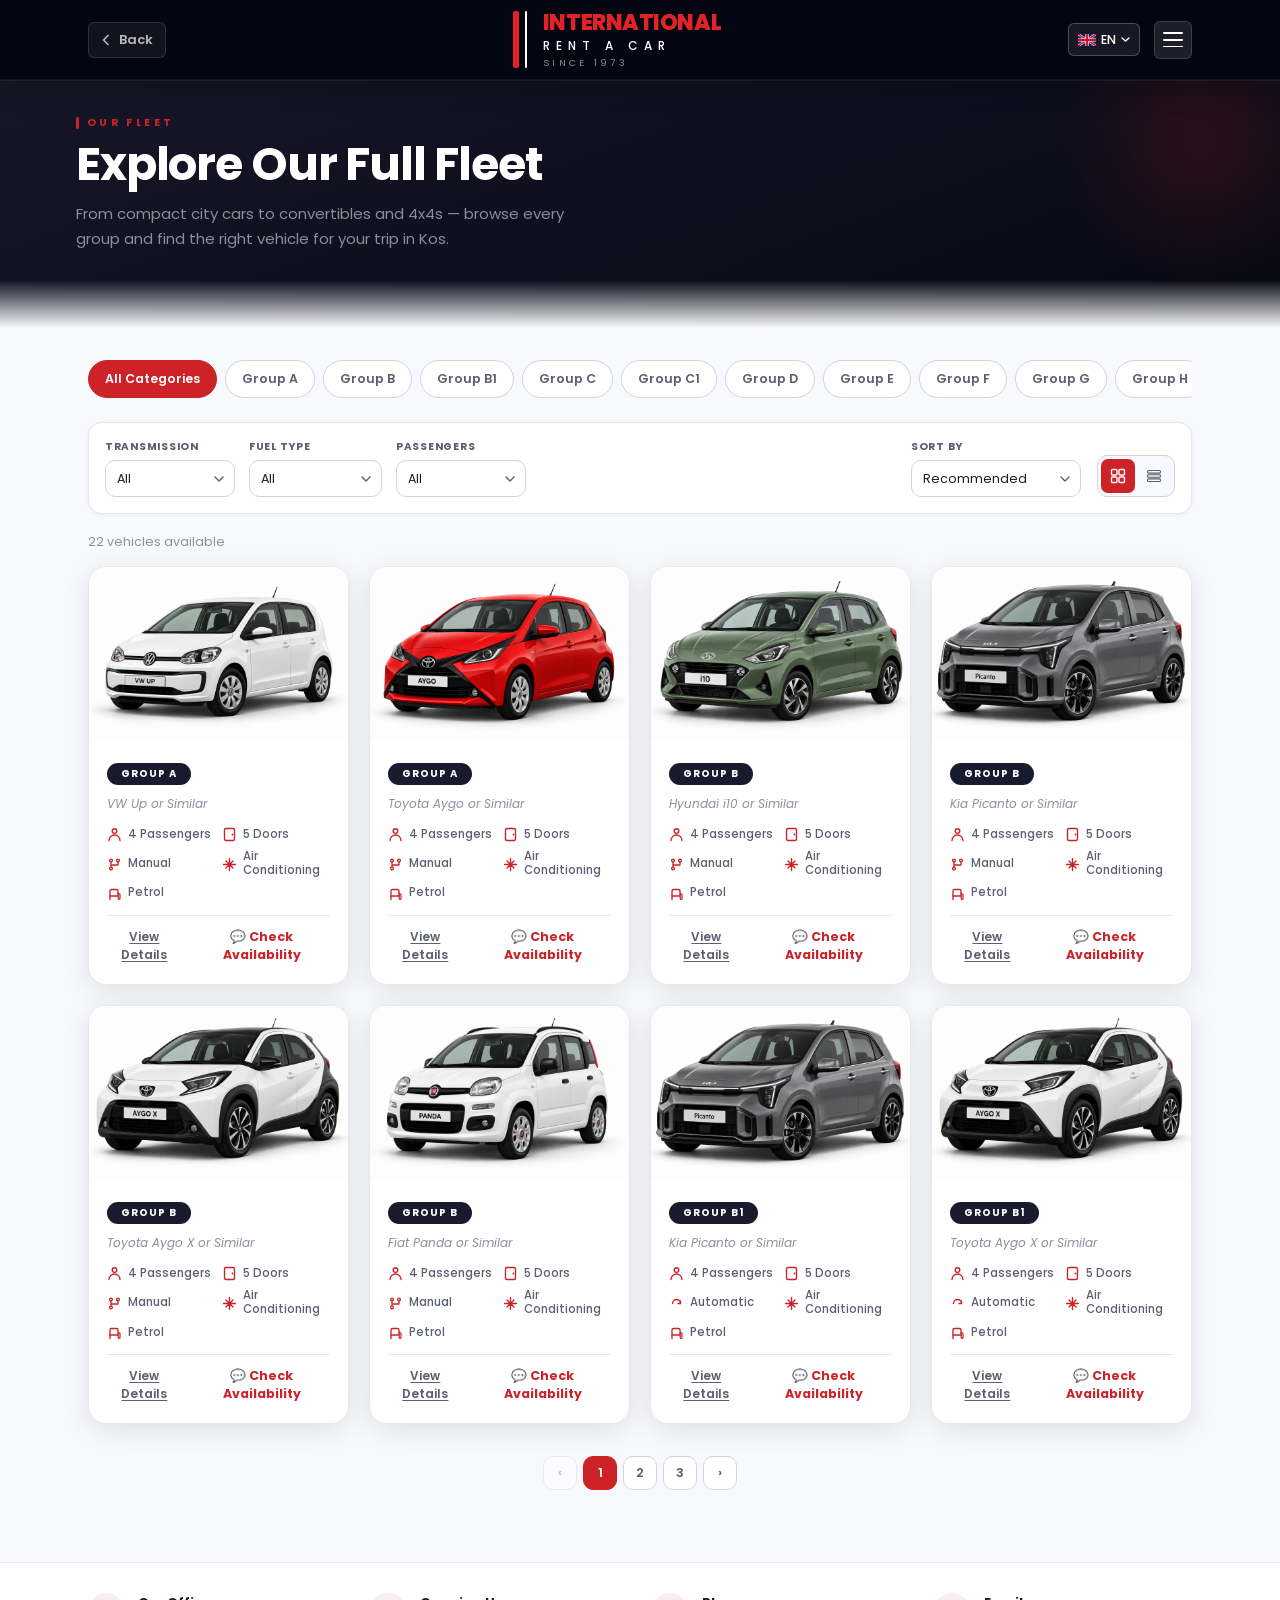
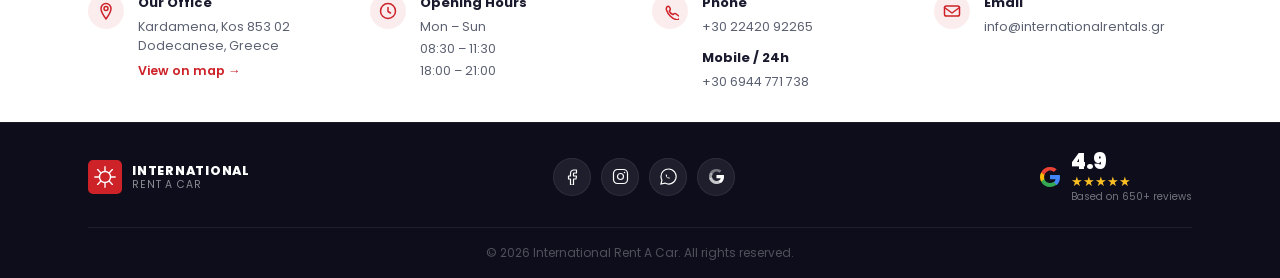
==== fleet.html @ c69784ab "Prepare approved public website for GitHub Pages replacement Co-authored-by: Cursor <cursoragent@cur" ====
<!DOCTYPE html>
<html lang="en">
<head>
  <meta charset="UTF-8" />
  <meta name="viewport" content="width=device-width, initial-scale=1.0" />
  <meta name="description" data-i18n-content="meta.fleetDesc" content="Browse the complete International Rent A Car fleet — every group and vehicle available for rent in Kos, Greece." />
  <title data-i18n-title="meta.fleetTitle">Our Fleet — All Categories — International Rent A Car</title>
  <link rel="preconnect" href="https://fonts.googleapis.com" />
  <link rel="preconnect" href="https://fonts.gstatic.com" crossorigin />
  <link href="https://fonts.googleapis.com/css2?family=Poppins:ital,wght@0,300;0,400;0,500;0,600;0,700;0,800;0,900;1,400;1,500&display=swap" rel="stylesheet" />
  <link rel="stylesheet" href="css/style.css" />
  <link rel="stylesheet" href="css/rental-guide.css" />
  <link rel="stylesheet" href="css/fleet-page.css" />
</head>
<body class="rg-page">

  <!-- ═══════════════════════ NAVIGATION ═══════════════════════
       Same nav + mobile menu markup/behavior as the homepage. -->
  <header class="nav" id="nav">
    <div class="nav__inner">

      <a href="index.html" class="rg-nav__back" id="fleetBack" aria-label="Go back to home page" data-i18n-aria="nav.backAria">
        <svg width="16" height="16" viewBox="0 0 16 16" fill="none" aria-hidden="true">
          <path d="M10 12.5L5.5 8 10 3.5" stroke="currentColor" stroke-width="1.7" stroke-linecap="round" stroke-linejoin="round"/>
        </svg>
        <span data-i18n="nav.back">Back</span>
      </a>

      <a href="index.html#home" class="nav__logo" aria-label="International Rent A Car — Home" data-i18n-aria="nav.homeAria">
        <div class="nav__logo-bars" aria-hidden="true">
          <div class="nav__logo-bar--red"></div>
          <div class="nav__logo-bar--white"></div>
        </div>
        <div class="nav__logo-text">
          <span class="nav__logo-name">INTERNATIONAL</span>
          <span class="nav__logo-sub">RENT A CAR</span>
          <span class="nav__logo-since">SINCE 1973</span>
        </div>
      </a>

      <div class="nav__right">
        <div class="nav__lang-wrap">
          <button type="button" class="nav__lang" id="langToggle" aria-haspopup="listbox" aria-expanded="false" aria-controls="langMenu" aria-label="Language: English">
            <svg width="18" height="12" viewBox="0 0 18 12" xmlns="http://www.w3.org/2000/svg" aria-hidden="true">
              <rect width="18" height="12" rx="1.5" fill="#012169"/>
              <path d="M0 0L18 12M18 0L0 12" stroke="white" stroke-width="2.5"/>
              <path d="M0 0L18 12M18 0L0 12" stroke="#C8102E" stroke-width="1.5"/>
              <path d="M9 0V12M0 6H18" stroke="white" stroke-width="3.2"/>
              <path d="M9 0V12M0 6H18" stroke="#C8102E" stroke-width="1.9"/>
            </svg>
            <span class="nav__lang-name">EN</span>
            <svg width="9" height="5" viewBox="0 0 9 5" fill="none" aria-hidden="true">
              <path d="M1 1l3.5 3L8 1" stroke="white" stroke-width="1.4" stroke-linecap="round" stroke-linejoin="round"/>
            </svg>
          </button>
          <ul class="nav__lang-menu" id="langMenu" role="listbox" aria-label="Languages" hidden></ul>
        </div>
        <button class="nav__burger" id="navBurger" aria-label="Open navigation menu" data-i18n-aria="nav.openMenu" aria-expanded="false" aria-controls="mobMenu">
          <span></span>
          <span></span>
          <span></span>
        </button>
      </div>

    </div>
  </header>

  <!-- ═══════════════════════ MOBILE MENU ══════════════════════ -->
  <div class="mob-menu" id="mobMenu" aria-hidden="true" role="dialog" aria-label="Navigation" data-i18n-aria="nav.dialogAria">
    <div class="mob-menu__bg" id="mobMenuBg"></div>
    <div class="mob-menu__panel">
      <div class="mob-menu__head">
        <div class="mob-menu__logo" aria-hidden="true">
          <svg width="26" height="26" viewBox="0 0 40 40" fill="none">
            <rect width="40" height="40" rx="6" fill="#CC2228"/>
            <circle cx="20" cy="20" r="6.5" stroke="white" stroke-width="1.6" fill="none"/>
            <line x1="20" y1="8"  x2="20" y2="12.5" stroke="white" stroke-width="1.6" stroke-linecap="round"/>
            <line x1="20" y1="27.5" x2="20" y2="32" stroke="white" stroke-width="1.6" stroke-linecap="round"/>
            <line x1="8"  y1="20" x2="12.5" y2="20" stroke="white" stroke-width="1.6" stroke-linecap="round"/>
            <line x1="27.5" y1="20" x2="32" y2="20" stroke="white" stroke-width="1.6" stroke-linecap="round"/>
            <line x1="11.3" y1="11.3" x2="14.9" y2="14.9" stroke="white" stroke-width="1.6" stroke-linecap="round"/>
            <line x1="25.1" y1="25.1" x2="28.7" y2="28.7" stroke="white" stroke-width="1.6" stroke-linecap="round"/>
            <line x1="28.7" y1="11.3" x2="25.1" y2="14.9" stroke="white" stroke-width="1.6" stroke-linecap="round"/>
            <line x1="14.9" y1="25.1" x2="11.3" y2="28.7" stroke="white" stroke-width="1.6" stroke-linecap="round"/>
          </svg>
          <span data-i18n="nav.menu">Menu</span>
        </div>
        <button class="mob-menu__close" id="mobMenuClose" aria-label="Close menu" data-i18n-aria="nav.closeMenu">
          <svg width="18" height="18" viewBox="0 0 18 18" fill="none" aria-hidden="true">
            <path d="M14 4L4 14M4 4l10 10" stroke="white" stroke-width="1.8" stroke-linecap="round"/>
          </svg>
        </button>
      </div>
      <nav class="mob-menu__nav" aria-label="Main navigation" data-i18n-aria="nav.mainAria">
        <a href="fleet.html"                   class="mob-menu__link" data-i18n="nav.fleet">Our Fleet</a>
        <a href="index.html#rental-guide"       class="mob-menu__link" data-i18n="nav.rentalGuide">Insurance &amp; Rental Info</a>
        <a href="index.html#explore"            class="mob-menu__link" data-i18n="nav.explore">Explore Kos</a>
        <a href="index.html#emergency"          class="mob-menu__link" data-i18n="nav.emergency">Emergency</a>
        <a href="index.html#contact"            class="mob-menu__link" data-i18n="nav.contact">Contact</a>
      </nav>
      <div class="mob-menu__footer">
        <a href="tel:+302242092265" class="mob-menu__cta mob-menu__cta--red">
          <svg width="15" height="15" viewBox="0 0 15 15" fill="none" aria-hidden="true">
            <path d="M13.5 10.5c-.28-.28-2.15-1.4-2.55-1.4-.4 0-.55.3-1.05.85-.28.28-.48.3-.75.15-.6-.28-1.8-.8-2.55-2.45-.1-.28-.1-.45.2-.75.47-.47.75-.65.75-1.05 0-.4-1.05-2-1.35-2.28-.28-.28-.55 0-.8.2-.47.28-.85.65-1.05 1.15-.2.47-.08 1.05.1 1.55.55 1.4 1.4 2.72 2.55 3.85 1.15 1.15 2.45 2 3.85 2.55.47.18 1.05.28 1.55.1.47-.18.87-.6 1.15-1.05.28-.38.48-.57.28-.85-.08-.08-.3-.2-1.05-.85z" fill="white"/>
          </svg>
          <span data-i18n="buttons.callUsNow">Call us now</span>
        </a>
        <a href="https://wa.me/306944771738" target="_blank" rel="noopener" class="mob-menu__cta mob-menu__cta--outline">
          <svg width="15" height="15" viewBox="0 0 15 15" fill="none" aria-hidden="true">
            <path d="M7.5 1C3.91 1 1 3.91 1 7.5c0 1.08.28 2.1.78 2.98L1 14l3.6-.77A6.5 6.5 0 107.5 1z" stroke="white" stroke-width="1.2" fill="none"/>
            <path d="M5.3 6.2c0-.15.1-.28.23-.3l.23-.02c.15-.01.28.08.3.22l.27.93c.03.1-.02.21-.12.26l-.27.17c.24.48.65.9 1.13 1.14l.17-.27a.22.22 0 01.26-.12l.93.27c.14.03.23.16.22.3l-.02.23c-.02.15-.15.26-.3.26C6.75 9 5.3 7.55 5.3 6.42V6.2z" fill="white"/>
          </svg>
          <span data-i18n="buttons.whatsapp">WhatsApp</span>
        </a>
      </div>
    </div>
  </div>

  <!-- ═══════════════════════ PAGE HERO HEADER ═════════════════
       Reuses the same .rg-hero component as rental-guide.html. -->
  <div class="rg-hero" role="region" aria-label="Fleet page header" data-i18n-aria="fleet.pageHeaderAria">
    <div class="rg-hero__inner">
      <span class="rg-hero__eyebrow" data-i18n="fleet.pageEyebrow">OUR FLEET</span>
      <h1 class="rg-hero__title" data-i18n="fleet.pageTitle">Explore Our Full Fleet</h1>
      <p class="rg-hero__sub" data-i18n="fleet.pageSub">From compact city cars to convertibles and 4x4s — browse every group and find the right vehicle for your trip in Kos.</p>
    </div>
  </div>

  <!-- ═══════════════════════ FULL FLEET LISTING ═══════════════ -->
  <main class="fleetpg" id="main-content" aria-label="Full fleet listing" data-i18n-aria="fleet.listingAria">
    <div class="container">

      <!-- Category / group filter chips -->
      <div class="fleetpg-cats" id="fleetCats" role="tablist" aria-label="Filter by group" data-i18n-aria="fleet.filter.byGroup">
        <button class="fleetpg-cat fleetpg-cat--active" data-cat="all" role="tab" aria-selected="true" data-i18n="fleet.filter.allCategories">All Categories</button>
        <button class="fleetpg-cat" data-cat="A"  role="tab" aria-selected="false" data-i18n="fleet.groupLabel" data-i18n-group="A">Group A</button>
        <button class="fleetpg-cat" data-cat="B"  role="tab" aria-selected="false" data-i18n="fleet.groupLabel" data-i18n-group="B">Group B</button>
        <button class="fleetpg-cat" data-cat="B1" role="tab" aria-selected="false" data-i18n="fleet.groupLabel" data-i18n-group="B1">Group B1</button>
        <button class="fleetpg-cat" data-cat="C"  role="tab" aria-selected="false" data-i18n="fleet.groupLabel" data-i18n-group="C">Group C</button>
        <button class="fleetpg-cat" data-cat="C1" role="tab" aria-selected="false" data-i18n="fleet.groupLabel" data-i18n-group="C1">Group C1</button>
        <button class="fleetpg-cat" data-cat="D"  role="tab" aria-selected="false" data-i18n="fleet.groupLabel" data-i18n-group="D">Group D</button>
        <button class="fleetpg-cat" data-cat="E"  role="tab" aria-selected="false" data-i18n="fleet.groupLabel" data-i18n-group="E">Group E</button>
        <button class="fleetpg-cat" data-cat="F"  role="tab" aria-selected="false" data-i18n="fleet.groupLabel" data-i18n-group="F">Group F</button>
        <button class="fleetpg-cat" data-cat="G"  role="tab" aria-selected="false" data-i18n="fleet.groupLabel" data-i18n-group="G">Group G</button>
        <button class="fleetpg-cat" data-cat="H"  role="tab" aria-selected="false" data-i18n="fleet.groupLabel" data-i18n-group="H">Group H</button>
      </div>

      <!-- Toolbar: filters + sort + grid/list toggle -->
      <div class="fleetpg-toolbar">
        <div class="fleetpg-filters">
          <div class="fleetpg-filter">
            <label for="filterTransmission" data-i18n="fleet.filter.transmission">Transmission</label>
            <select id="filterTransmission">
              <option value="all" data-i18n="fleet.filter.all">All</option>
              <option value="Manual" data-i18n="fleet.transmission.manual">Manual</option>
              <option value="Automatic" data-i18n="fleet.transmission.automatic">Automatic</option>
            </select>
          </div>
          <div class="fleetpg-filter">
            <label for="filterFuel" data-i18n="fleet.filter.fuel">Fuel Type</label>
            <select id="filterFuel">
              <option value="all" data-i18n="fleet.filter.all">All</option>
              <option value="Petrol" data-i18n="fleet.fuel.petrol">Petrol</option>
              <option value="Diesel" data-i18n="fleet.fuel.diesel">Diesel</option>
              <option value="Electric" data-i18n="fleet.fuel.electric">Electric</option>
              <option value="Plug-in Hybrid" data-i18n="fleet.fuel.pluginHybrid">Plug-in Hybrid</option>
            </select>
          </div>
          <div class="fleetpg-filter">
            <label for="filterPassengers" data-i18n="fleet.filter.passengers">Passengers</label>
            <select id="filterPassengers">
              <option value="all" data-i18n="fleet.filter.all">All</option>
              <option value="4" data-i18n="fleet.filter.passengersPlus" data-i18n-n="4">4+</option>
              <option value="5" data-i18n="fleet.filter.passengersPlus" data-i18n-n="5">5+</option>
            </select>
          </div>
        </div>

        <div class="fleetpg-toolbar-right">
          <div class="fleetpg-sort">
            <label for="fleetSort" data-i18n="fleet.sort.label">Sort by</label>
            <select id="fleetSort">
              <option value="recommended" data-i18n="fleet.sort.recommended">Recommended</option>
            </select>
          </div>
          <div class="fleetpg-view" role="group" aria-label="View mode" data-i18n-aria="fleet.view.mode">
            <button type="button" class="fleetpg-view-btn fleetpg-view-btn--active" data-view="grid" aria-label="Grid view" data-i18n-aria="fleet.view.grid" aria-pressed="true">
              <svg width="16" height="16" viewBox="0 0 16 16" fill="none" aria-hidden="true">
                <rect x="1.5" y="1.5" width="5.5" height="5.5" rx="1" stroke="currentColor" stroke-width="1.4"/>
                <rect x="9"   y="1.5" width="5.5" height="5.5" rx="1" stroke="currentColor" stroke-width="1.4"/>
                <rect x="1.5" y="9"   width="5.5" height="5.5" rx="1" stroke="currentColor" stroke-width="1.4"/>
                <rect x="9"   y="9"   width="5.5" height="5.5" rx="1" stroke="currentColor" stroke-width="1.4"/>
              </svg>
            </button>
            <button type="button" class="fleetpg-view-btn" data-view="list" aria-label="List view" data-i18n-aria="fleet.view.list" aria-pressed="false">
              <svg width="16" height="16" viewBox="0 0 16 16" fill="none" aria-hidden="true">
                <rect x="1.5" y="2.5"  width="13" height="2.6" rx="1" stroke="currentColor" stroke-width="1.1"/>
                <rect x="1.5" y="6.7"  width="13" height="2.6" rx="1" stroke="currentColor" stroke-width="1.1"/>
                <rect x="1.5" y="10.9" width="13" height="2.6" rx="1" stroke="currentColor" stroke-width="1.1"/>
              </svg>
            </button>
          </div>
        </div>
      </div>

      <!-- Result count -->
      <p class="fleetpg-count" id="fleetCount" aria-live="polite">22 vehicles available</p>

      <!-- Results -->
      <div class="fleetpg-grid" id="fleetGrid" role="list"></div>
      <p class="fleetpg-empty" id="fleetEmpty" hidden data-i18n="fleet.empty">No vehicles match the selected filters. Try adjusting your filter selection.</p>

      <!-- Pagination -->
      <nav class="fleetpg-pagination" id="fleetPagination" aria-label="Fleet pages" data-i18n-aria="fleet.pagesAria"></nav>

    </div>
  </main>

  <!-- ═══════════════════════ FOOTER INFO ══════════════════════ -->
  <div class="ftr-info" id="contact">
    <div class="container">
      <div class="ftr-info__grid">

        <div class="ftr-info__item">
          <div class="ftr-info__icon" aria-hidden="true">
            <svg width="18" height="18" viewBox="0 0 18 18" fill="none">
              <path d="M9 1.5C6.24 1.5 4 3.74 4 6.5c0 3.75 5 10.5 5 10.5s5-6.75 5-10.5C14 3.74 11.76 1.5 9 1.5z" stroke="#CC2228" stroke-width="1.5" stroke-linejoin="round"/>
              <circle cx="9" cy="6.5" r="2" stroke="#CC2228" stroke-width="1.5"/>
            </svg>
          </div>
          <div class="ftr-info__body">
            <strong data-i18n="contact.office">Our Office</strong>
            <p data-i18n="contact.address" data-i18n-html>Kardamena, Kos 853 02<br>Dodecanese, Greece</p>
            <a href="https://maps.app.goo.gl/qCZqdPeztLhQW14N7" target="_blank" rel="noopener" class="ftr-info__link" data-i18n="contact.viewMap">View on map →</a>
          </div>
        </div>

        <div class="ftr-info__item">
          <div class="ftr-info__icon" aria-hidden="true">
            <svg width="18" height="18" viewBox="0 0 18 18" fill="none">
              <circle cx="9" cy="9" r="7.5" stroke="#CC2228" stroke-width="1.5"/>
              <path d="M9 5.5v4l2.5 1.5" stroke="#CC2228" stroke-width="1.5" stroke-linecap="round" stroke-linejoin="round"/>
            </svg>
          </div>
          <div class="ftr-info__body">
            <strong data-i18n="contact.hours">Opening Hours</strong>
            <p data-i18n="contact.days">Mon – Sun</p>
            <p data-i18n="contact.hours1">08:30 – 11:30</p>
            <p data-i18n="contact.hours2">18:00 – 21:00</p>
          </div>
        </div>

        <div class="ftr-info__item">
          <div class="ftr-info__icon" aria-hidden="true">
            <svg width="18" height="18" viewBox="0 0 18 18" fill="none">
              <path d="M16.5 13c-.32-.37-2.45-1.56-2.9-1.56-.44 0-.64.28-1.14.82-.28.32-.5.37-.78.23-.78-.37-2.3-1.1-3.27-3.13-.1-.37-.1-.55.18-.83.55-.55.78-.73.78-1.2 0-.46-1.2-2.53-1.48-2.85-.56-.62-.83-.33-1.25 0-.56.37-.98.78-1.2 1.48-.23.7-.1 1.57.14 2.26.74 2.17 2.07 4.2 3.6 5.7 1.52 1.52 3.54 2.85 5.72 3.6.7.23 1.57.37 2.26.14.7-.23 1.11-.87 1.48-1.48.37-.5.6-.9.07-1.52-.07-.07-.25-.18-.87-.73z" stroke="#CC2228" stroke-width="1.5" stroke-linecap="round"/>
            </svg>
          </div>
          <div class="ftr-info__body">
            <strong data-i18n="contact.phone">Phone</strong>
            <a href="tel:+302242092265" class="ftr-info__tel">+30 22420 92265</a>
            <strong class="ftr-info__sublabel" data-i18n="contact.mobile">Mobile / 24h</strong>
            <a href="tel:+306944771738" class="ftr-info__tel">+30 6944 771 738</a>
          </div>
        </div>

        <div class="ftr-info__item">
          <div class="ftr-info__icon" aria-hidden="true">
            <svg width="18" height="18" viewBox="0 0 18 18" fill="none">
              <rect x="1.5" y="4" width="15" height="10" rx="1.8" stroke="#CC2228" stroke-width="1.5"/>
              <path d="M1.5 5.5l7.5 5.5 7.5-5.5" stroke="#CC2228" stroke-width="1.5" stroke-linecap="round" stroke-linejoin="round"/>
            </svg>
          </div>
          <div class="ftr-info__body">
            <strong data-i18n="contact.email">Email</strong>
            <a href="mailto:info@internationalrentals.gr" class="ftr-info__tel">info@internationalrentals.gr</a>
          </div>
        </div>

      </div>
    </div>
  </div>

  <!-- ═══════════════════════ FOOTER ════════════════════════════ -->
  <footer class="footer" role="contentinfo">
    <div class="container">

      <div class="footer__main">

        <a href="index.html#home" class="footer__logo" aria-label="International Rent A Car — back to top" data-i18n-aria="footer.backToTop">
          <svg width="34" height="34" viewBox="0 0 40 40" fill="none" aria-hidden="true">
            <rect width="40" height="40" rx="6" fill="#CC2228"/>
            <circle cx="20" cy="20" r="6.5" stroke="white" stroke-width="1.6" fill="none"/>
            <line x1="20" y1="8"  x2="20" y2="12.5" stroke="white" stroke-width="1.6" stroke-linecap="round"/>
            <line x1="20" y1="27.5" x2="20" y2="32" stroke="white" stroke-width="1.6" stroke-linecap="round"/>
            <line x1="8"  y1="20" x2="12.5" y2="20" stroke="white" stroke-width="1.6" stroke-linecap="round"/>
            <line x1="27.5" y1="20" x2="32" y2="20" stroke="white" stroke-width="1.6" stroke-linecap="round"/>
            <line x1="11.3" y1="11.3" x2="14.9" y2="14.9" stroke="white" stroke-width="1.6" stroke-linecap="round"/>
            <line x1="25.1" y1="25.1" x2="28.7" y2="28.7" stroke="white" stroke-width="1.6" stroke-linecap="round"/>
            <line x1="28.7" y1="11.3" x2="25.1" y2="14.9" stroke="white" stroke-width="1.6" stroke-linecap="round"/>
            <line x1="14.9" y1="25.1" x2="11.3" y2="28.7" stroke="white" stroke-width="1.6" stroke-linecap="round"/>
          </svg>
          <div class="footer__logo-text">
            <span>INTERNATIONAL</span>
            <span>RENT A CAR</span>
          </div>
        </a>

        <nav class="footer__socials" aria-label="Social media links" data-i18n-aria="footer.socialsAria">
          <a href="https://www.facebook.com/profile.php?id=100057323236666" target="_blank" rel="noopener" class="footer__social" aria-label="Facebook">
            <svg width="17" height="17" viewBox="0 0 17 17" fill="none" aria-hidden="true">
              <path d="M12.5 2H10A3.5 3.5 0 006.5 5.5V8H4.5v3H6.5V17H9.5V11h2.5l.5-3H9.5V5.5a.5.5 0 01.5-.5h2.5V2z" stroke="white" stroke-width="1.2" stroke-linecap="round" stroke-linejoin="round"/>
            </svg>
          </a>
          <a href="https://www.instagram.com/international_rent_a_car__kos_/" target="_blank" rel="noopener" class="footer__social" aria-label="Instagram">
            <svg width="17" height="17" viewBox="0 0 17 17" fill="none" aria-hidden="true">
              <rect x="1.5" y="1.5" width="14" height="14" rx="4" stroke="white" stroke-width="1.2"/>
              <circle cx="8.5" cy="8.5" r="3" stroke="white" stroke-width="1.2"/>
              <circle cx="12.5" cy="4.5" r="0.75" fill="white"/>
            </svg>
          </a>
          <a href="https://wa.me/306944771738" target="_blank" rel="noopener" class="footer__social" aria-label="WhatsApp">
            <svg width="17" height="17" viewBox="0 0 17 17" fill="none" aria-hidden="true">
              <path d="M8.5 1C4.36 1 1 4.36 1 8.5c0 1.28.33 2.5.92 3.56L1 16l4.04-.91A7.5 7.5 0 108.5 1z" stroke="white" stroke-width="1.2" fill="none"/>
              <path d="M5.8 6.8c0-.17.12-.32.28-.35l.27-.03c.17-.02.33.09.37.25l.33 1.14c.04.13-.03.26-.15.33l-.33.2c.3.62.82 1.14 1.44 1.44l.2-.33a.28.28 0 01.33-.15l1.14.33c.16.04.27.2.25.37l-.03.27c-.02.17-.18.3-.35.3C7.28 10.57 5.8 9.08 5.8 7.28V6.8z" fill="white"/>
            </svg>
          </a>
          <a href="https://maps.app.goo.gl/qCZqdPeztLhQW14N7" target="_blank" rel="noopener" class="footer__social" aria-label="Google">
            <svg width="17" height="17" viewBox="0 0 17 17" fill="none" aria-hidden="true">
              <path d="M16 8.7c0-.58-.05-1.14-.14-1.68H8.5v3.18h4.2a3.6 3.6 0 01-1.56 2.36v1.97h2.52C15.08 13.1 16 11.06 16 8.7z" fill="white"/>
              <path d="M8.5 16c2.08 0 3.82-.68 5.09-1.85l-2.52-1.97c-.7.47-1.6.75-2.57.75-1.98 0-3.66-1.34-4.26-3.13H1.65v2.04A7.5 7.5 0 008.5 16z" fill="rgba(255,255,255,0.75)"/>
              <path d="M4.24 9.8A4.5 4.5 0 014 8.5c0-.45.08-.88.24-1.3V5.16H1.65A7.5 7.5 0 001 8.5c0 1.22.3 2.38.65 3.34L4.24 9.8z" fill="rgba(255,255,255,0.55)"/>
              <path d="M8.5 3.58c1.1 0 2.09.38 2.87 1.12l2.15-2.14A7.47 7.47 0 008.5 1a7.5 7.5 0 00-6.85 4.16l2.6 2.04C4.84 5.4 6.52 3.58 8.5 3.58z" fill="rgba(255,255,255,0.4)"/>
            </svg>
          </a>
        </nav>

        <div class="footer__rating">
          <svg width="22" height="22" viewBox="0 0 22 22" fill="none" aria-label="Google" role="img">
            <path d="M21 11.2c0-.76-.07-1.49-.2-2.2H11v4.16h5.6a4.8 4.8 0 01-2.08 3.14v2.61h3.37C19.88 17.12 21 14.3 21 11.2z" fill="#4285F4"/>
            <path d="M11 21c2.7 0 4.96-.9 6.61-2.43l-3.22-2.5c-.9.6-2.05.96-3.39.96-2.6 0-4.8-1.76-5.59-4.12H2.1v2.59A10 10 0 0011 21z" fill="#34A853"/>
            <path d="M5.41 12.91A6.01 6.01 0 015.09 11c0-.66.12-1.3.32-1.91V6.5H2.1A10 10 0 001 11c0 1.61.39 3.13 1.1 4.5l3.31-2.59z" fill="#FBBC05"/>
            <path d="M11 4.58c1.47 0 2.79.51 3.83 1.5l2.87-2.88A9.96 9.96 0 0011 1a10 10 0 00-8.9 5.5l3.31 2.59C6.2 7.14 8.4 4.58 11 4.58z" fill="#EA4335"/>
          </svg>
          <div>
            <div class="footer__rating-score" aria-label="Rating 4.9 out of 5" data-i18n-aria="footer.ratingAria">4.9</div>
            <div class="footer__stars" aria-hidden="true">★★★★★</div>
            <div class="footer__rating-count" data-i18n="footer.reviews">Based on 650+ reviews</div>
          </div>
        </div>

      </div>

      <div class="footer__copy" data-i18n="footer.copyright">
        © 2024 International Rent A Car. All rights reserved.
      </div>

    </div>
  </footer>

  <!-- ════════════════ CHECK AVAILABILITY MODAL ════════════════
       Same markup/IDs as the homepage — powered by js/app.js. -->
  <div class="avail-modal__overlay" id="availModal" role="dialog" aria-modal="true" aria-labelledby="availModalTitle" hidden>
    <div class="avail-modal__panel">

      <button class="avail-modal__close" id="availModalClose" aria-label="Close modal" data-i18n-aria="avail.close">
        <svg width="18" height="18" viewBox="0 0 18 18" fill="none" aria-hidden="true">
          <path d="M4 4l10 10M14 4L4 14" stroke="currentColor" stroke-width="1.8" stroke-linecap="round"/>
        </svg>
      </button>

      <div class="avail-modal__head">
        <h2 class="avail-modal__title" id="availModalTitle" data-i18n="avail.title">Check Availability</h2>
        <div class="avail-modal__vehicle-row">
          <span class="avail-modal__group-badge" id="availGroupBadge">Group A</span>
          <span class="avail-modal__vehicle-name" id="availVehicleName">Volkswagen Up! or Similar</span>
        </div>
      </div>

      <form class="avail-modal__form" id="availModalForm" novalidate>

        <div class="avail-modal__fields">
          <div class="avail-modal__field">
            <label class="avail-modal__label" for="availPickup">
              <svg width="13" height="13" viewBox="0 0 13 13" fill="none" aria-hidden="true" style="display:inline-block;vertical-align:-2px;margin-right:4px">
                <rect x="1" y="2.5" width="11" height="9.5" rx="1.5" stroke="#5a6070" stroke-width="1.2"/>
                <path d="M4 1v3M9 1v3M1 5.5h11" stroke="#5a6070" stroke-width="1.2" stroke-linecap="round"/>
              </svg>
              <span data-i18n="avail.pickupDate">Pick-up Date</span>
            </label>
            <input type="date" id="availPickup" class="avail-modal__input" required>
          </div>
          <div class="avail-modal__field">
            <label class="avail-modal__label" for="availReturn">
              <svg width="13" height="13" viewBox="0 0 13 13" fill="none" aria-hidden="true" style="display:inline-block;vertical-align:-2px;margin-right:4px">
                <rect x="1" y="2.5" width="11" height="9.5" rx="1.5" stroke="#5a6070" stroke-width="1.2"/>
                <path d="M4 1v3M9 1v3M1 5.5h11" stroke="#5a6070" stroke-width="1.2" stroke-linecap="round"/>
              </svg>
              <span data-i18n="avail.returnDate">Return Date</span>
            </label>
            <input type="date" id="availReturn" class="avail-modal__input" required>
          </div>
          <div class="avail-modal__field avail-modal__field--span">
            <label class="avail-modal__label" for="availHotel">
              <span data-i18n="avail.hotel">Hotel</span>
            </label>
            <select id="availHotel" class="avail-modal__input">
              <option value="" data-i18n="avail.hotelSelect">Select your hotel</option>
              <option value="Atlantica Beach Resort Kos">Atlantica Beach Resort Kos</option>
              <option value="Atlantica Belvedere Resort">Atlantica Belvedere Resort</option>
              <option value="Atlantica Beach Resort Suites">Atlantica Beach Resort Suites</option>
              <option value="Porto Bello Beach Hotel">Porto Bello Beach Hotel</option>
              <option value="Porto Bello Royal Hotel">Porto Bello Royal Hotel</option>
              <option value="Lagas Aegean Village">Lagas Aegean Village</option>
              <option value="Atlantica Mikri Poli Kos">Atlantica Mikri Poli Kos</option>
              <option value="Grand Blue Beach Hotel">Grand Blue Beach Hotel</option>
              <option value="__other__" data-i18n="avail.hotelOther">Other</option>
            </select>
          </div>
          <div class="avail-modal__field avail-modal__field--span" id="availHotelOtherWrap" hidden>
            <label class="avail-modal__label" for="availHotelOther">
              <span data-i18n="avail.hotelName">Hotel name</span>
            </label>
            <input type="text" id="availHotelOther" class="avail-modal__input" autocomplete="off" placeholder="Enter hotel name">
          </div>
        </div>

        <div class="avail-modal__duration-row" id="availDurationRow" hidden>
          <span class="avail-modal__duration-label" data-i18n="avail.duration">Rental Duration</span>
          <span class="avail-modal__duration-value" id="availDurationValue">—</span>
        </div>

        <div class="avail-modal__info-box">
          <p class="avail-modal__info-title">
            <svg width="14" height="14" viewBox="0 0 14 14" fill="none" aria-hidden="true" style="display:inline-block;vertical-align:-2px;margin-right:5px">
              <circle cx="7" cy="7" r="6" stroke="#CC2228" stroke-width="1.3"/>
              <path d="M7 6v4" stroke="#CC2228" stroke-width="1.4" stroke-linecap="round"/>
              <circle cx="7" cy="4.2" r="0.7" fill="#CC2228"/>
            </svg>
            <span data-i18n="avail.infoTitle">Rental Information</span>
          </p>
          <p class="avail-modal__info-text" data-i18n="avail.info1" data-i18n-html>One rental day is calculated from <strong class="avail-modal__accent">08:30</strong> until <strong class="avail-modal__accent">21:00</strong>.</p>
          <p class="avail-modal__info-text" data-i18n="avail.info2" data-i18n-html>For rentals longer than one day, the vehicle should also be returned by <strong class="avail-modal__accent">21:00</strong> on the last rental day.</p>
          <p class="avail-modal__info-text" data-i18n="avail.info3">Please keep this in mind when selecting your dates.</p>
        </div>

        <button type="submit" class="avail-modal__submit">
          <svg width="18" height="18" viewBox="0 0 24 24" fill="none" aria-hidden="true">
            <path d="M20.52 3.48A11.93 11.93 0 0012 0C5.373 0 0 5.373 0 12a11.94 11.94 0 001.594 5.964L0 24l6.18-1.62A11.94 11.94 0 0012 24c6.627 0 12-5.373 12-12 0-3.204-1.248-6.214-3.48-8.52zM12 21.98a9.93 9.93 0 01-5.06-1.38l-.362-.216-3.668.962.98-3.58-.236-.368A9.94 9.94 0 012.02 12C2.02 6.484 6.484 2.02 12 2.02c2.67 0 5.18 1.04 7.07 2.93A9.94 9.94 0 0121.98 12c0 5.516-4.464 9.98-9.98 9.98zm5.47-7.48c-.3-.15-1.77-.874-2.044-.974-.274-.1-.474-.15-.674.15-.2.3-.774.974-.948 1.174-.174.2-.348.225-.648.075-.3-.15-1.266-.466-2.412-1.488-.892-.794-1.494-1.776-1.67-2.076-.174-.3-.018-.462.132-.61.134-.134.3-.35.45-.524.15-.174.2-.3.3-.5.1-.2.05-.375-.025-.524-.075-.15-.674-1.624-.924-2.224-.244-.584-.49-.504-.674-.514l-.574-.01c-.2 0-.524.075-.8.374-.274.3-1.048 1.024-1.048 2.498 0 1.474 1.073 2.9 1.223 3.1.15.2 2.112 3.224 5.116 4.522.716.308 1.274.492 1.71.63.718.228 1.372.196 1.888.12.576-.086 1.772-.724 2.022-1.424.25-.7.25-1.3.175-1.424-.075-.125-.275-.2-.575-.35z" fill="currentColor"/>
          </svg>
          <span data-i18n="buttons.sendWhatsApp">Send via WhatsApp</span>
        </button>

        <div class="avail-modal__reassurance">
          <svg width="15" height="15" viewBox="0 0 15 15" fill="none" aria-hidden="true" class="avail-modal__reassurance-icon">
            <circle cx="7.5" cy="7.5" r="6.5" stroke="#8a909e" stroke-width="1.2"/>
            <path d="M7.5 6.5v4" stroke="#8a909e" stroke-width="1.3" stroke-linecap="round"/>
            <circle cx="7.5" cy="4.8" r="0.7" fill="#8a909e"/>
          </svg>
          <p class="avail-modal__reassurance-text" data-i18n="avail.reassurance">This request does not confirm a booking. We will first check availability and send you the price via WhatsApp. No payment is required.</p>
        </div>

      </form>
    </div>
  </div>

  <!-- ════════════════ VEHICLE DETAILS MODAL (new) ══════════════
       Basic structure for a future vehicle-details action.
       Its CTA hands off to the shared Check Availability modal
       above (same class/data-attributes → same js/app.js logic). -->
  <div class="fleetpg-modal" id="detailsModal" role="dialog" aria-modal="true" aria-labelledby="detailsModalName" hidden>
    <div class="fleetpg-modal__panel">
      <button class="fleetpg-modal__close" id="detailsModalClose" aria-label="Close details" data-i18n-aria="fleet.detailsClose">
        <svg width="18" height="18" viewBox="0 0 18 18" fill="none" aria-hidden="true">
          <path d="M4 4l10 10M14 4L4 14" stroke="currentColor" stroke-width="1.8" stroke-linecap="round"/>
        </svg>
      </button>
      <div class="fleetpg-modal__img-wrap" id="detailsModalImgWrap"></div>
      <div class="fleetpg-modal__body">
        <span class="fleetpg-modal__group" id="detailsModalGroup">Group A</span>
        <h2 class="fleetpg-modal__name" id="detailsModalName">Vehicle name</h2>
        <ul class="fleetpg-modal__specs" id="detailsModalSpecs"></ul>
        <p class="fleetpg-modal__price" id="detailsModalPrice" hidden></p>
        <button type="button" class="fleet-card__cta" id="detailsModalCta" data-group="" data-vehicle="">
          💬 <span data-i18n="buttons.checkAvailability">Check Availability</span>
        </button>
      </div>
    </div>
  </div>

  <script src="js/i18n.js"></script>
  <script src="js/app.js"></script>
  <script src="js/fleet-page.js"></script>
  <script>
  (function () {
    var fleetBack = document.getElementById('fleetBack');
    if (!fleetBack) return;
    fleetBack.addEventListener('click', function (e) {
      if (window.history.length > 1 && document.referrer) {
        e.preventDefault();
        history.back();
      }
    });
  })();
  </script>
</body>
</html>
---- css/style.css ----
/* ═══════════════════════════════════════════════════════════════
   International Rent A Car — Complete Home Page Stylesheet
   Red brand · Poppins · Mobile-first · Production-ready
   ═══════════════════════════════════════════════════════════════ */

/* ─── DESIGN TOKENS ──────────────────────────────────────────── */
:root {
  --red:        #CC2228;
  --red-dark:   #a81b20;
  --red-light:  rgba(204,34,40,0.08);
  --dark:       #1A1A2E;
  --dark-nav:   rgba(10,10,22,0.96);
  --emg-bg:     #111126;
  --ftr-bg:     #0D0D1C;
  --white:      #ffffff;
  --off-white:  #f8f9fc;
  --card-bg:    #f3f5fa;
  --text:       #1a1a2e;
  --text-2:     #5a6070;
  --text-3:     #8a909e;
  --border:     #e6e8ef;
  --border-2:   #d0d4de;
  --radius-sm:  6px;
  --radius:     10px;
  --radius-lg:  14px;
  --radius-xl:  18px;
  --shadow-sm:  0 1px 4px rgba(0,0,0,0.06);
  --shadow:     0 2px 14px rgba(0,0,0,0.08);
  --shadow-md:  0 4px 24px rgba(0,0,0,0.11);
  --shadow-lg:  0 8px 40px rgba(0,0,0,0.14);
  --shadow-card:0 6px 28px rgba(0,0,0,0.10);
  --font:       'Poppins', -apple-system, BlinkMacSystemFont, 'Segoe UI', sans-serif;
  --max-w:      1200px;
  --t-fast:     150ms ease;
  --t-base:     220ms ease;
  --t-slow:     350ms ease;
}

/* ─── RESET ──────────────────────────────────────────────────── */
*, *::before, *::after { box-sizing: border-box; margin: 0; padding: 0; }
html  { scroll-behavior: smooth; font-size: 16px; -webkit-text-size-adjust: 100%; }
body  { font-family: var(--font); color: var(--text); background: var(--white); line-height: 1.55; -webkit-font-smoothing: antialiased; overflow-x: hidden; }
img   { display: block; max-width: 100%; height: auto; }
a     { color: inherit; text-decoration: none; }
ul, ol{ list-style: none; }
button{ font-family: inherit; cursor: pointer; border: none; background: none; }
svg   { display: block; flex-shrink: 0; }
address { font-style: normal; }

/* ─── CONTAINER ──────────────────────────────────────────────── */
.container {
  width: 100%;
  max-width: var(--max-w);
  margin-inline: auto;
  padding-inline: 18px;
}
@media (min-width: 640px)  { .container { padding-inline: 24px; } }
@media (min-width: 960px)  { .container { padding-inline: 36px; } }
@media (min-width: 1280px) { .container { padding-inline: 48px; } }

/* ─── SECTION HEADER ─────────────────────────────────────────── */
.sec-head {
  display: flex;
  align-items: center;
  justify-content: space-between;
  margin-bottom: 18px;
  gap: 12px;
}

.sec-title {
  display: flex;
  align-items: center;
  gap: 10px;
  font-size: 17px;
  font-weight: 800;
  letter-spacing: 0.05em;
  color: var(--text);
  text-transform: uppercase;
  line-height: 1;
}
.sec-title::before {
  content: '';
  display: block;
  width: 4px;
  min-width: 4px;
  height: 18px;
  background: var(--red);
  border-radius: 2px;
}

.sec-link {
  font-size: 13px;
  font-weight: 600;
  color: var(--red);
  white-space: nowrap;
  display: inline-flex;
  align-items: center;
  gap: 3px;
  transition: opacity var(--t-fast);
}
.sec-link:hover { opacity: 0.72; }

/* ─── SHARED RED BUTTON ──────────────────────────────────────── */
.btn-red {
  display: inline-flex;
  align-items: center;
  gap: 8px;
  padding: 10px 22px;
  background: var(--red);
  color: var(--white);
  border-radius: 24px;
  font-size: 13.5px;
  font-weight: 600;
  letter-spacing: 0.01em;
  transition: background var(--t-base), transform var(--t-fast), box-shadow var(--t-base);
  white-space: nowrap;
  box-shadow: 0 3px 14px rgba(204,34,40,0.32);
}
.btn-red:hover  { background: var(--red-dark); transform: translateY(-1px); box-shadow: 0 5px 18px rgba(204,34,40,0.4); }
.btn-red:active { transform: translateY(0); }


/* ═══════════════════════════════════════════════════════════════
   NAVIGATION
   ═══════════════════════════════════════════════════════════════ */
.nav {
  position: fixed;
  top: 0; left: 0; right: 0;
  z-index: 200;
  /* Subtle top-fade ensures logo is readable even before scroll */
  background: linear-gradient(to bottom, rgba(4,4,16,0.56) 0%, rgba(4,4,16,0.20) 55%, transparent 100%);
  transition: background var(--t-slow), box-shadow var(--t-slow), backdrop-filter var(--t-slow);
}
.nav.scrolled {
  background: rgba(6, 6, 18, 0.94);
  backdrop-filter: blur(22px) saturate(180%) brightness(0.92);
  -webkit-backdrop-filter: blur(22px) saturate(180%) brightness(0.92);
  box-shadow: 0 1px 0 rgba(255,255,255,0.07), 0 4px 28px rgba(0,0,0,0.38);
}

.nav__inner {
  display: flex;
  align-items: center;
  justify-content: space-between;
  gap: 12px;
  padding: 10px 20px;
  max-width: var(--max-w);
  margin-inline: auto;
}

/* ── Logo ─────────────────────────────────────────────────── */
.nav__logo {
  display: flex;
  align-items: stretch;
  gap: 16px;            /* white bar → text block: 16px */
  text-decoration: none;
  flex-shrink: 0;
}

/* Two vertical accent lines: 6px red · 6px gap · 2px white */
.nav__logo-bars {
  display: flex;
  align-items: stretch;
  gap: 6px;
  flex-shrink: 0;
}
.nav__logo-bar--red {
  width: 6px;
  background: #E32228;
  border-radius: 2px;
  flex-shrink: 0;
}
.nav__logo-bar--white {
  width: 2px;
  background: #ffffff;
  border-radius: 1px;
  flex-shrink: 0;
}

/* Text stack */
.nav__logo-text {
  display: flex;
  flex-direction: column;
  justify-content: center;
  gap: 4px;
}

/* Row 1 — INTERNATIONAL */
.nav__logo-name {
  font-size: 18px;
  font-weight: 800;
  color: #E32228;
  letter-spacing: -0.02em;
  line-height: 1.1;
  white-space: nowrap;
}

/* Row 2 — RENT A CAR */
.nav__logo-sub {
  font-size: 9.5px;
  font-weight: 500;
  color: #ffffff;
  letter-spacing: 0.50em;
  line-height: 1.15;
  white-space: nowrap;
}

/* Row 3 — SINCE 1973 */
.nav__logo-since {
  font-size: 8px;
  font-weight: 400;
  color: #8B8B8B;
  letter-spacing: 0.35em;
  line-height: 1.2;
  white-space: nowrap;
}

/* Tablet ≥ 640px */
@media (min-width: 640px) {
  .nav__logo-name  { font-size: 20px; }
  .nav__logo-sub   { font-size: 10.5px; }
  .nav__logo-since { font-size: 9px; }
}

/* Desktop ≥ 960px — target logo block height ≈ 57px */
@media (min-width: 960px) {
  .nav__logo-name  { font-size: 22px; }
  .nav__logo-sub   { font-size: 12px; }
  .nav__logo-since { font-size: 9.5px; }
}

/* Right side */
.nav__right { display: flex; align-items: center; gap: 14px; }

.nav__lang-wrap {
  position: relative;
  flex-shrink: 0;
}

.nav__lang {
  display: flex;
  align-items: center;
  gap: 5px;
  padding: 6px 9px;
  border: 1px solid rgba(255,255,255,0.22);
  border-radius: var(--radius-sm);
  font-size: 12.5px;
  font-weight: 500;
  color: var(--white);
  background: rgba(255,255,255,0.08);
  cursor: pointer;
  transition: background var(--t-fast);
  user-select: none;
  font-family: inherit;
  line-height: inherit;
  margin: 0;
  appearance: none;
  -webkit-appearance: none;
}
.nav__lang:hover { background: rgba(255,255,255,0.14); }
.nav__lang:focus-visible {
  outline: 2px solid rgba(255,255,255,0.65);
  outline-offset: 2px;
}

.nav__lang-menu {
  position: absolute;
  top: calc(100% + 6px);
  right: 0;
  z-index: 230;
  display: grid;
  grid-template-columns: repeat(2, minmax(0, 1fr));
  min-width: 168px;
  width: max-content;
  max-width: min(196px, calc(100vw - 24px));
  max-height: min(50vh, calc(100dvh - 72px));
  overflow-y: auto;
  margin: 0;
  padding: 6px;
  list-style: none;
  background: rgba(12, 12, 22, 0.96);
  border: 1px solid rgba(255,255,255,0.22);
  border-radius: var(--radius-sm);
  box-shadow: 0 10px 28px rgba(0,0,0,0.35);
}
.nav__lang-menu[hidden] { display: none; }
.nav__lang-menu [role="option"] {
  display: flex;
  align-items: center;
  gap: 5px;
  width: auto;
  min-width: 0;
  padding: 8px 10px;
  border: 0;
  background: transparent;
  color: var(--white);
  font-family: inherit;
  font-size: 12.5px;
  font-weight: 500;
  text-align: left;
  cursor: pointer;
  white-space: nowrap;
  box-sizing: border-box;
}
.nav__lang-menu [role="option"]:hover,
.nav__lang-menu [role="option"]:focus {
  background: rgba(255,255,255,0.14);
  outline: none;
}
.nav__lang-menu [role="option"][aria-selected="true"] {
  background: rgba(255,255,255,0.10);
}

.nav__burger {
  display: flex;
  flex-direction: column;
  justify-content: center;
  gap: 5px;
  width: 38px; height: 38px;
  padding: 9px 8px;
  border-radius: var(--radius-sm);
  background: rgba(255,255,255,0.10);
  border: 1px solid rgba(255,255,255,0.14);
  transition: background var(--t-fast);
}
.nav__burger:hover { background: rgba(255,255,255,0.18); }
.nav__burger span {
  display: block;
  width: 100%;
  height: 1.8px;
  background: var(--white);
  border-radius: 2px;
  transition: transform 0.28s ease, opacity 0.28s ease;
}
.nav__burger.open span:nth-child(1) { transform: translateY(6.8px) rotate(45deg); }
.nav__burger.open span:nth-child(2) { opacity: 0; transform: scaleX(0); }
.nav__burger.open span:nth-child(3) { transform: translateY(-6.8px) rotate(-45deg); }


/* ═══════════════════════════════════════════════════════════════
   MOBILE MENU
   ═══════════════════════════════════════════════════════════════ */
.mob-menu {
  position: fixed; inset: 0; z-index: 300;
  pointer-events: none;
}
.mob-menu[aria-hidden="false"] { pointer-events: auto; }

.mob-menu__bg {
  position: absolute; inset: 0;
  background: rgba(0,0,0,0.6);
  opacity: 0;
  transition: opacity var(--t-slow);
}
.mob-menu[aria-hidden="false"] .mob-menu__bg { opacity: 1; }

.mob-menu__panel {
  position: absolute;
  top: 0; right: 0; bottom: 0;
  width: min(300px, 86vw);
  background: #13132A;
  display: flex;
  flex-direction: column;
  transform: translateX(100%);
  transition: transform var(--t-slow) cubic-bezier(0.4,0,0.2,1);
  overflow-y: auto;
  border-left: 1px solid rgba(255,255,255,0.06);
}
.mob-menu[aria-hidden="false"] .mob-menu__panel { transform: translateX(0); }

.mob-menu__head {
  display: flex;
  align-items: center;
  justify-content: space-between;
  padding: 16px 18px;
  border-bottom: 1px solid rgba(255,255,255,0.07);
}
.mob-menu__logo {
  display: flex;
  align-items: center;
  gap: 9px;
  font-size: 13px;
  font-weight: 700;
  color: var(--white);
  letter-spacing: 0.05em;
}
.mob-menu__close {
  width: 32px; height: 32px;
  display: flex; align-items: center; justify-content: center;
  border-radius: var(--radius-sm);
  color: rgba(255,255,255,0.65);
  background: rgba(255,255,255,0.07);
  transition: background var(--t-fast);
}
.mob-menu__close:hover { background: rgba(255,255,255,0.13); color: var(--white); }

.mob-menu__nav {
  display: flex;
  flex-direction: column;
  padding: 10px 8px;
  flex: 1;
}
.mob-menu__link {
  display: block;
  padding: 13px 14px;
  font-size: 15px;
  font-weight: 500;
  color: rgba(255,255,255,0.72);
  border-radius: 8px;
  transition: background var(--t-fast), color var(--t-fast);
}
.mob-menu__link:hover { background: rgba(255,255,255,0.06); color: var(--white); }

.mob-menu__footer {
  padding: 18px;
  border-top: 1px solid rgba(255,255,255,0.07);
  display: flex;
  flex-direction: column;
  gap: 10px;
}
.mob-menu__cta {
  display: flex;
  align-items: center;
  justify-content: center;
  gap: 8px;
  padding: 12px 18px;
  border-radius: 24px;
  font-size: 13.5px;
  font-weight: 600;
  transition: opacity var(--t-fast);
}
.mob-menu__cta--red { background: var(--red); color: var(--white); }
.mob-menu__cta--red:hover { opacity: 0.86; }
.mob-menu__cta--outline {
  background: transparent;
  color: var(--white);
  border: 1px solid rgba(255,255,255,0.25);
}
.mob-menu__cta--outline:hover { background: rgba(255,255,255,0.08); }


/* ═══════════════════════════════════════════════════════════════
   HERO
   ═══════════════════════════════════════════════════════════════ */
.hero {
  position: relative;
  min-height: 620px;   /* safety floor for very short viewports */
  min-height: 100vh;
  min-height: 100svh;
  display: flex;
  flex-direction: column;
  overflow: hidden;
}

/* Slide backgrounds — img + picture for desktop/mobile art direction */
.hero__slide {
  position: absolute; inset: 0;
  opacity: 0;
  transition: opacity 2s ease;
  z-index: 0;
  will-change: opacity;
  transform: scale(1.03);
}
.hero__slide picture {
  position: absolute;
  inset: 0;
  display: block;
}
.hero__img {
  position: absolute;
  inset: 0;
  width: 100%;
  height: 100%;
  display: block;
  object-fit: cover;
  object-position: center 52%;
  pointer-events: none;
}
@media (max-width: 639px) {
  .hero__img { object-position: center center; }
}
.hero__slide.active { opacity: 1; transform: scale(1); transition: opacity 2s ease, transform 8s ease; }

/* Overlays — smooth LTR: readable left, natural center, open right */
.hero__overlay {
  position: absolute; inset: 0;
  background:
    linear-gradient(
      to right,
      rgba(6, 8, 20, 0.66) 0%,
      rgba(6, 8, 20, 0.52) 12%,
      rgba(6, 8, 20, 0.36) 26%,
      rgba(6, 8, 20, 0.20) 42%,
      rgba(6, 8, 20, 0.08) 62%,
      rgba(6, 8, 20, 0.00) 100%
    ),
    linear-gradient(
      to bottom,
      rgba(6, 8, 20, 0.30) 0%,
      transparent 22%
    );
  z-index: 1;
  pointer-events: none;
}
.hero__vignette {
  position: absolute;
  bottom: 0; left: 0; right: 0;
  height: 140px;
  background: linear-gradient(to top, rgba(6,8,20,0.26) 0%, transparent 100%);
  z-index: 2;
  pointer-events: none;
}

/* Content block */
.hero__content {
  position: relative;
  z-index: 10;
  flex: 1;
  display: flex;
  flex-direction: column;
  justify-content: flex-end;
  padding: 88px 24px 182px;
  width: 100%;
  max-width: 680px;
}

/* Intro line — small, white, one line, secondary to the headline */
.hero__kicker {
  display: inline-flex;
  align-items: center;
  gap: 8px;
  font-family: var(--font);
  font-size: clamp(14px, 3.2vw, 20px);
  font-style: normal;
  font-weight: 700;
  color: var(--white);
  line-height: 1.1;
  letter-spacing: -0.025em;
  margin: 0 0 6px;
  white-space: nowrap;
  text-shadow: 0 3px 28px rgba(0,0,0,0.40), 0 1px 8px rgba(0,0,0,0.22);
}
.hero__kicker::before {
  content: '';
  display: block;
  width: 3px;
  min-width: 3px;
  height: 0.72em;
  background: var(--red);
  border-radius: 2px;
  flex-shrink: 0;
}

/* Primary Hero message — always one horizontal line */
.hero__heading {
  font-family: var(--font);
  font-size: clamp(20px, calc((100vw - 48px) / 15.4), 36px);
  font-style: normal;
  font-weight: 700;
  color: var(--white);
  line-height: 1.15;
  letter-spacing: 0.02em;
  text-transform: uppercase;
  margin: 0 0 14px;
  white-space: nowrap;
  max-width: 100%;
  text-shadow: 0 4px 36px rgba(0,0,0,0.42), 0 1px 8px rgba(0,0,0,0.24);
}

.hero__desc {
  font-size: 15px;
  font-weight: 400;
  color: rgba(255,255,255,0.72);
  line-height: 1.6;
  margin-bottom: 24px;
  text-shadow: 0 1px 12px rgba(0,0,0,0.28);
}

@media (max-width: 639px) {
  /* Mobile overlay: smooth LTR + gentle bottom fade — no solid text block */
  .hero__overlay {
    background:
      linear-gradient(
        to right,
        rgba(6, 8, 20, 0.52) 0%,
        rgba(6, 8, 20, 0.34) 20%,
        rgba(6, 8, 20, 0.16) 42%,
        rgba(6, 8, 20, 0.05) 64%,
        rgba(6, 8, 20, 0.00) 86%
      ),
      linear-gradient(
        to top,
        rgba(6, 8, 20, 0.40) 0%,
        rgba(6, 8, 20, 0.22) 20%,
        rgba(6, 8, 20, 0.08) 40%,
        rgba(6, 8, 20, 0.00) 62%
      ),
      linear-gradient(
        to bottom,
        rgba(6, 8, 20, 0.26) 0%,
        transparent 16%
      );
  }
  .hero__vignette {
    height: 110px;
    background: linear-gradient(to top, rgba(6,8,20,0.16) 0%, transparent 100%);
  }
}

.hero__actions {
  display: flex;
  flex-wrap: wrap;
  gap: 12px;
  margin-bottom: 26px;
}

.hero__btn {
  display: inline-flex;
  align-items: center;
  justify-content: center;
  gap: 9px;
  padding: 0 28px;
  height: 48px;
  border-radius: 50px;
  font-size: 14px;
  font-weight: 600;
  letter-spacing: 0.015em;
  transition: transform 200ms ease, box-shadow 200ms ease,
              background 200ms ease, border-color 200ms ease;
  white-space: nowrap;
}
.hero__btn--red {
  background: var(--red);
  color: var(--white);
  box-shadow: 0 4px 20px rgba(204,34,40,0.52), 0 1px 3px rgba(0,0,0,0.18);
}
.hero__btn--red:hover {
  background: var(--red-dark);
  transform: translateY(-2px);
  box-shadow: 0 8px 28px rgba(204,34,40,0.60), 0 2px 6px rgba(0,0,0,0.22);
}
.hero__btn--red:active { transform: translateY(0); box-shadow: 0 2px 12px rgba(204,34,40,0.40); }
.hero__btn--dark {
  background: rgba(255,255,255,0.08);
  color: var(--white);
  border: 1.8px solid rgba(255,255,255,0.46);
  backdrop-filter: blur(16px) saturate(150%);
  -webkit-backdrop-filter: blur(16px) saturate(150%);
  box-shadow: 0 2px 10px rgba(0,0,0,0.12), inset 0 1px 0 rgba(255,255,255,0.10);
}
.hero__btn--dark:hover {
  background: rgba(255,255,255,0.15);
  border-color: rgba(255,255,255,0.68);
  transform: translateY(-2px);
  box-shadow: 0 5px 18px rgba(0,0,0,0.18);
}
.hero__btn--dark:active { transform: translateY(0); }

/* Slider dots */
.hero__dots {
  display: flex;
  gap: 8px;
  align-items: center;
}
.hero__dot {
  width: 9px; height: 9px;
  border-radius: 50%;
  background: rgba(255,255,255,0.28);
  border: none; padding: 0; cursor: pointer;
  transition: background var(--t-base), transform var(--t-base);
}
.hero__dot.active  { background: var(--red); transform: scale(1.25); }
.hero__dot:hover:not(.active) { background: rgba(255,255,255,0.55); }

/* Scroll indicator — bottom offset must clear the qa-wrap overlap */
.hero__scroll {
  position: absolute;
  bottom: 62px; left: 50%;
  transform: translateX(-50%);
  z-index: 10;
  display: flex;
  flex-direction: column;
  align-items: center;
  gap: 7px;
  color: rgba(255,255,255,0.62);
  font-size: 9px;
  font-weight: 600;
  letter-spacing: 0.22em;
  text-transform: uppercase;
  text-decoration: none;
  animation: scrollFloat 3s cubic-bezier(0.45, 0, 0.55, 1) infinite;
  transition: color var(--t-fast);
}
.hero__scroll:hover { color: rgba(255,255,255,0.90); }
.hero__scroll-ring {
  width: 40px; height: 40px;
  border-radius: 50%;
  border: 1.5px solid rgba(255,255,255,0.46);
  background: rgba(255,255,255,0.05);
  display: flex; align-items: center; justify-content: center;
  box-shadow: 0 0 18px rgba(255,255,255,0.07), inset 0 0 8px rgba(255,255,255,0.04);
  transition: border-color var(--t-fast), background var(--t-fast);
}
.hero__scroll:hover .hero__scroll-ring {
  border-color: rgba(255,255,255,0.72);
  background: rgba(255,255,255,0.10);
}

@keyframes scrollFloat {
  0%        { transform: translateX(-50%) translateY(0);    opacity: 1;    }
  42%, 58%  { transform: translateX(-50%) translateY(11px); opacity: 0.52; }
  100%      { transform: translateX(-50%) translateY(0);    opacity: 1;    }
}


/* ═══════════════════════════════════════════════════════════════
   QUICK ACCESS
   ═══════════════════════════════════════════════════════════════ */
.qa-wrap {
  position: relative;
  z-index: 20;
  padding: 0 16px 48px;
  margin-top: -52px;
}

.qa-grid {
  display: flex;
  flex-wrap: wrap;
  justify-content: center;
  gap: 14px;
  max-width: 1320px;
  margin-inline: auto;
}

/* ─── Card ─────────────────────────────────────────────────── */
.qa-card {
  flex: 0 0 100%;
  background: var(--white);
  border-radius: 14px;
  border: 1px solid rgba(0,0,0,0.06);
  box-shadow: 0 4px 22px rgba(0,0,0,0.09), 0 1px 5px rgba(0,0,0,0.05);
  padding: 30px 20px 24px;
  display: flex;
  flex-direction: column;
  align-items: center;
  text-align: center;
  text-decoration: none;
  color: var(--text);
  cursor: pointer;
  opacity: 0;
  transition: transform 300ms ease, box-shadow 300ms ease;
}

@keyframes qaFadeUp {
  from { opacity: 0; transform: translateY(28px); }
  to   { opacity: 1; transform: translateY(0);    }
}
.qa-card.visible {
  animation: qaFadeUp 560ms cubic-bezier(0.22, 1, 0.36, 1) forwards;
}
.qa-card.shown {
  opacity: 1;
  transform: translateY(0);
}
.qa-card.shown:hover {
  transform: translateY(-7px);
  box-shadow: 0 16px 44px rgba(0,0,0,0.14), 0 4px 12px rgba(0,0,0,0.07);
}
.qa-card:focus-visible {
  outline: 2px solid var(--red);
  outline-offset: 3px;
  border-radius: 14px;
}

/* ─── Icon ──────────────────────────────────────────────────── */
.qa-card__icon {
  width: 68px; height: 68px;
  border-radius: 50%;
  background: rgba(204,34,40,0.07);
  display: flex;
  align-items: center;
  justify-content: center;
  margin-bottom: 16px;
  flex-shrink: 0;
  transition: background 280ms ease, transform 280ms ease;
}
.qa-card.shown:hover .qa-card__icon {
  background: rgba(204,34,40,0.13);
  transform: scale(1.10);
}

/* ─── Body ──────────────────────────────────────────────────── */
.qa-card__body {
  flex: 1;
  display: flex;
  flex-direction: column;
  align-items: center;
  gap: 5px;
  margin-bottom: 16px;
}
.qa-card__title {
  font-size: 15px;
  font-weight: 700;
  color: var(--text);
  line-height: 1.25;
}
.qa-card__desc {
  font-size: 12.5px;
  color: var(--text-3);
  line-height: 1.4;
  font-weight: 400;
}

/* ─── Arrow ─────────────────────────────────────────────────── */
.qa-card__arrow {
  width: 30px; height: 30px;
  border-radius: 50%;
  background: rgba(204,34,40,0.07);
  border: 1.5px solid rgba(204,34,40,0.20);
  display: flex; align-items: center; justify-content: center;
  color: var(--red);
  flex-shrink: 0;
  transition: background 280ms ease, border-color 280ms ease,
              transform 280ms ease, color 280ms ease;
}
.qa-card.shown:hover .qa-card__arrow {
  background: var(--red);
  border-color: var(--red);
  color: var(--white);
  transform: translateX(5px);
}

/* ─── Tablet: 2 + 2 + 1 centred ────────────────────────────── */
@media (min-width: 520px) {
  .qa-wrap { padding: 0 18px 50px; margin-top: -56px; }
  .qa-grid { gap: 14px; }
  .qa-card { flex: 0 0 calc(50% - 7px); }
}

/* ─── Desktop: 5 equal columns ─────────────────────────────── */
@media (min-width: 900px) {
  .qa-wrap { padding: 0 36px 56px; margin-top: -60px; }
  .qa-grid { gap: 16px; }
  .qa-card { flex: 1; min-width: 0; padding: 34px 18px 26px; }
}

@media (min-width: 1200px) {
  .qa-wrap { padding: 0 48px 60px; }
}

/* ─── Mobile: reuse shared .prem-carousel__track (<640px) ──── */
@media (max-width: 639px) {
  /* Match .container inset so the shared track’s -18px bleed
     reaches the viewport edge the same way Fleet does. */
  .qa-wrap {
    padding-inline: 18px;
    padding-bottom: 48px;
  }

  /* Override desktop centering so the first card is reachable.
     Shared .prem-carousel__track defaults to flex-start. */
  .qa-grid {
    justify-content: flex-start;
  }

  /* Suppress desktop icon/arrow hover on touch. Card scale/opacity
     is owned by .prem-carousel__card. */
  .qa-card.shown:hover .qa-card__icon {
    transform: none;
    background: rgba(204,34,40,0.07);
  }
  .qa-card.shown:hover .qa-card__arrow {
    background: rgba(204,34,40,0.07);
    border-color: rgba(204,34,40,0.20);
    color: var(--red);
    transform: none;
  }

  #quick-links .prem-carousel__dots {
    margin-top: 16px;
  }
}


/* ═══════════════════════════════════════════════════════════════
   OUR FLEET
   ═══════════════════════════════════════════════════════════════ */
.fleet {
  padding: 72px 0 80px;
  background: var(--off-white);
}

/* Grid — 6 equal columns on wide desktop, narrows via queries below */
.fleet-grid {
  display: grid;
  grid-template-columns: repeat(6, minmax(0, 1fr));
  gap: 14px;
}

/* Card base */
.fleet-card {
  background: var(--white);
  border-radius: var(--radius-xl);
  overflow: hidden;
  box-shadow: var(--shadow-card);
  border: 1px solid var(--border);
  display: flex;
  flex-direction: column;
  opacity: 0;
  transform: translateY(16px);
}

/* Entrance animation — added by JS */
.fleet-card.fleet-in {
  animation: fleetFadeUp 480ms cubic-bezier(0.16, 1, 0.3, 1) forwards;
}

/* Stable hover state — swapped in after animation completes */
.fleet-card.fleet-shown {
  opacity: 1;
  transform: none;
  transition: box-shadow var(--t-base), transform var(--t-base);
}
.fleet-card.fleet-shown:hover {
  box-shadow: var(--shadow-lg);
  transform: translateY(-6px);
}

@keyframes fleetFadeUp {
  from { opacity: 0; transform: translateY(16px); }
  to   { opacity: 1; transform: none; }
}

/* Image wrapper */
.fleet-card__img-wrap {
  position: relative;
  height: 175px;
  overflow: hidden;
  background: #ffffff;
  flex-shrink: 0;
}
/* Official Fleet image library: assets/images/fleet/cards/
   All Fleet card images must be loaded from this folder.
   All cards share one consistent presentation — contain + center. */
.fleet-card__img-wrap img {
  width: 100%;
  height: 100%;
  object-fit: contain;
  object-position: center center;
  transition: transform var(--t-slow);
  display: block;
}
.fleet-card.fleet-shown:hover .fleet-card__img-wrap img { transform: scale(1.05); }

/* Group badge */
.fleet-card__badge {
  position: absolute;
  top: 11px;
  left: 11px;
  background: rgba(10,10,22,0.80);
  backdrop-filter: blur(6px);
  -webkit-backdrop-filter: blur(6px);
  color: var(--white);
  font-size: 10px;
  font-weight: 700;
  letter-spacing: 0.10em;
  text-transform: uppercase;
  padding: 4px 10px;
  border-radius: 20px;
  border: 1px solid rgba(255,255,255,0.14);
  line-height: 1.2;
}

/* Card body */
.fleet-card__body {
  padding: 18px 18px 20px;
  display: flex;
  flex-direction: column;
  gap: 14px;
  flex: 1;
}

/* Title block */
.fleet-card__title {
  font-size: 16px;
  font-weight: 800;
  color: var(--text);
  line-height: 1.2;
  margin: 0;
}
.fleet-card__group {
  display: inline-block;
  font-size: 10px;
  font-weight: 700;
  color: var(--white);
  letter-spacing: 0.10em;
  text-transform: uppercase;
  padding: 4px 14px;
  border-radius: 20px;
  background: var(--dark);
  margin: 0 0 7px;
  line-height: 1.4;
}
.fleet-card__example {
  font-size: 12px;
  color: var(--text-3);
  font-style: italic;
  margin: 3px 0 0;
  font-weight: 400;
}

/* Specs grid — 2×3 */
.fleet-card__specs {
  list-style: none;
  padding: 0;
  margin: 0;
  display: grid;
  grid-template-columns: 1fr 1fr;
  gap: 8px 6px;
}
.fleet-card__spec {
  display: flex;
  align-items: center;
  gap: 6px;
  font-size: 11.5px;
  color: var(--text-2);
  font-weight: 500;
  line-height: 1.2;
}
.fleet-card__spec svg { flex-shrink: 0; }

/* CTA */
.fleet-card__cta {
  display: flex;
  align-items: center;
  justify-content: space-between;
  padding: 12px 0 0;
  border-top: 1px solid var(--border);
  font-size: 12.5px;
  font-weight: 700;
  color: var(--red);
  text-decoration: none;
  margin-top: auto;
  gap: 6px;
  transition: color var(--t-fast);
}
.fleet-card__cta svg { transition: transform var(--t-fast); }
.fleet-card__cta:hover { color: var(--red-dark); }
.fleet-card__cta:hover svg { transform: translateX(4px); }

/* Homepage cards: sit 💬 immediately left of the label, same as
   All Categories (`💬 ` + text as one unit). The shared rule above
   uses space-between, which parked the emoji on the far left. */
.fleet .fleet-card__cta {
  justify-content: flex-end;
  gap: 0;
}

/* ── Laptop / small desktop: 3+2 so no card sits alone ──────── */
@media (max-width: 1099px) {
  .fleet-grid {
    grid-template-columns: repeat(3, 1fr);
    gap: 18px;
  }
}

/* ── Tablet: 2 columns ──────────────────────────────────────── */
@media (max-width: 900px) {
  .fleet-grid {
    grid-template-columns: repeat(2, 1fr);
    gap: 18px;
  }
}

/* ── Mobile ─────────────────────────────────────────────────── */
@media (max-width: 639px) {
  .fleet {
    padding: 52px 0 56px;
  }
  /* Suppress image zoom on touch — hover-lift handled by shared carousel */
  .fleet-card.fleet-shown:hover .fleet-card__img-wrap img {
    transform: none;
  }

  /* Soft one-time reveal for the horizontal card track as the
     section scrolls into view. Individual cards keep their own
     carousel opacity/scale state (active/far); this only fades +
     settles the track itself, so the two systems never compete. */
  .fleet-grid {
    opacity: 0;
    transform: translateY(14px);
    transition: opacity 460ms cubic-bezier(0.16, 1, 0.3, 1),
                transform 460ms cubic-bezier(0.16, 1, 0.3, 1);
  }
  .fleet-grid.fleet-grid--shown {
    opacity: 1;
    transform: none;
  }
}


/* ═══════════════════════════════════════════════════════════════
   RENTAL GUIDE
   ═══════════════════════════════════════════════════════════════ */
.guide {
  padding: 72px 0 80px;
  background: var(--white);
  border-top: 1px solid var(--border);
}

.guide-grid {
  display: flex;
  gap: 11px;
  overflow-x: auto;
  scroll-snap-type: x mandatory;
  -webkit-overflow-scrolling: touch;
  scrollbar-width: none;
  padding-bottom: 6px;
  /* Negative margin hack so last card isn't clipped */
  margin-inline: -18px;
  padding-inline: 18px;
}
.guide-grid::-webkit-scrollbar { display: none; }

.guide-card {
  background: var(--white);
  border: 1px solid var(--border);
  border-radius: var(--radius-lg);
  padding: 18px 15px 16px;
  display: flex;
  flex-direction: column;
  gap: 6px;
  box-shadow: var(--shadow-sm);
  transition: transform var(--t-base), box-shadow var(--t-base);
  flex: 0 0 165px;
  min-width: 0;
  scroll-snap-align: start;
}
.guide-card:hover { transform: translateY(-2px); box-shadow: var(--shadow-md); }

.guide-card__icon { margin-bottom: 4px; }
.guide-card h4    { font-size: 13.5px; font-weight: 700; color: var(--text); line-height: 1.3; }
.guide-card p     { font-size: 12px;   color: var(--text-2); line-height: 1.55; flex: 1; }
.guide-card__link {
  font-size: 11.5px;
  font-weight: 600;
  color: var(--red);
  margin-top: 6px;
  display: inline-flex;
  align-items: center;
  gap: 2px;
  transition: opacity var(--t-fast);
}
.guide-card__link:hover { opacity: 0.72; }

/* ── Info Cards — fleet-style cards for the Insurance section ─ */

/* Grid — 3 columns desktop */
.info-grid {
  display: grid;
  grid-template-columns: repeat(3, 1fr);
  gap: 20px;
}

/* Card base — matches fleet-card exactly */
.info-card {
  background: var(--white);
  border-radius: var(--radius-xl);
  overflow: hidden;
  box-shadow: var(--shadow-card);
  border: 1px solid var(--border);
  display: flex;
  flex-direction: column;
  text-decoration: none;
  color: inherit;
  min-width: 0;
  opacity: 0;
  transform: translateY(28px);
}

/* Entrance animation — added by JS */
.info-card.info-in {
  animation: infoFadeUp 480ms ease forwards;
}

/* Stable hover state — swapped in after animation */
.info-card.info-shown {
  opacity: 1;
  transform: none;
  transition: box-shadow var(--t-base), transform var(--t-base);
}
.info-card.info-shown:hover {
  box-shadow: var(--shadow-lg);
  transform: translateY(-6px);
}

@keyframes infoFadeUp {
  from { opacity: 0; transform: translateY(28px); }
  to   { opacity: 1; transform: none; }
}

/* Icon area — replaces the image wrap */
.info-card__icon-wrap {
  height: 120px;
  background: var(--card-bg);
  display: flex;
  align-items: center;
  justify-content: center;
  flex-shrink: 0;
}
/* Scale icons down ~22 % from their HTML dimensions */
.info-card__icon-wrap svg {
  width: 31px;
  height: 31px;
}

/* Card body — same padding as fleet-card__body */
.info-card__body {
  padding: 18px 18px 20px;
  display: flex;
  flex-direction: column;
  gap: 10px;
  flex: 1;
}

/* Title block — matches fleet-card__title / __example */
.info-card__head  { display: flex; flex-direction: column; gap: 3px; }
.info-card__title {
  font-size: 15px;
  font-weight: 800;
  color: var(--text);
  line-height: 1.2;
  margin: 0;
}
.info-card__example {
  font-size: 11.5px;
  color: var(--text-3);
  font-style: italic;
  font-weight: 400;
}

/* Description */
.info-card__desc {
  font-size: 12px;
  color: var(--text-2);
  line-height: 1.65;
  flex: 1;
}

/* Policy bullets */
.info-card__list {
  list-style: none;
  padding: 0;
  margin: 0;
  display: flex;
  flex-direction: column;
  gap: 5px;
  flex: 1;
}
.info-card__list li {
  position: relative;
  padding-left: 13px;
  font-size: 12px;
  color: var(--text-2);
  line-height: 1.45;
  font-weight: 500;
}
.info-card__list li::before {
  content: '';
  position: absolute;
  left: 0;
  top: 0.52em;
  width: 5px;
  height: 5px;
  border-radius: 50%;
  background: var(--red);
}

/* CTA — identical to fleet-card__cta */
.info-card__cta {
  display: flex;
  align-items: center;
  justify-content: space-between;
  padding: 12px 0 0;
  border-top: 1px solid var(--border);
  font-size: 12.5px;
  font-weight: 700;
  color: var(--red);
  margin-top: auto;
  gap: 6px;
  transition: color var(--t-fast);
}
.info-card__cta svg         { transition: transform var(--t-fast); }
.info-card:hover .info-card__cta     { color: var(--red-dark); }
.info-card:hover .info-card__cta svg { transform: translateX(4px); }

/* ── Tablet: 2 columns so 7 cards stay even (4+3) ─────────── */
@media (min-width: 640px) and (max-width: 899px) {
  .info-grid { grid-template-columns: repeat(2, minmax(0, 1fr)); }
}

/* ── Desktop: 4+3 so the seventh card is not left alone ──── */
@media (min-width: 900px) {
  .info-grid { grid-template-columns: repeat(4, minmax(0, 1fr)); }
}

/* ── Mobile ───────────────────────────────────────────────── */
@media (max-width: 639px) {
  .guide { padding: 52px 0 56px; }
  .info-card__icon-wrap { height: 96px; }
  .info-card__list { gap: 4px; }
  /* Suppress CTA arrow animation on touch */
  .info-card.info-shown:hover .info-card__cta svg { transform: none; }
}


/* ═══════════════════════════════════════════════════════════════
   EXPLORE KOS
   ═══════════════════════════════════════════════════════════════ */
.explore {
  padding: 32px 0 40px;
  background: var(--white);
  border-top: 1px solid var(--border);
}

.explore-grid {
  display: flex;
  flex-wrap: nowrap;
  gap: 10px;
}

.explore-card {
  position: relative;
  border-radius: var(--radius-lg);
  overflow: hidden;
  display: flex;
  align-items: flex-end;
  min-height: 155px;
  text-decoration: none;
  width: auto;
  padding: 0;
  border: 0;
  background: transparent;
  font: inherit;
  color: inherit;
  text-align: left;
  cursor: pointer;
  appearance: none;
  -webkit-appearance: none;
  transition: transform var(--t-base);
}
.explore-card:hover { transform: translateY(-2px); }

.explore-card__bg {
  position: absolute; inset: 0;
  background-size: cover;
  background-position: center;
  transition: transform var(--t-slow);
}
.explore-card:hover .explore-card__bg { transform: scale(1.05); }

.explore-card__overlay {
  position: absolute; inset: 0;
  background: linear-gradient(
    to top,
    rgba(0,0,0,0.80) 0%,
    rgba(0,0,0,0.30) 50%,
    rgba(0,0,0,0.04) 100%
  );
}

.explore-card__content {
  position: relative;
  z-index: 2;
  padding: 14px 48px 16px 14px;
  display: flex;
  flex-direction: column;
  gap: 3px;
}
.explore-card__content strong {
  font-size: 14px;
  font-weight: 700;
  color: var(--white);
  line-height: 1.2;
}
.explore-card__content span {
  font-size: 11px;
  color: rgba(255,255,255,0.72);
  line-height: 1.35;
}

.explore-card__btn {
  position: absolute;
  right: 12px; bottom: 12px;
  z-index: 3;
  width: 34px; height: 34px;
  border-radius: 50%;
  background: var(--white);
  display: flex; align-items: center; justify-content: center;
  box-shadow: 0 2px 8px rgba(0,0,0,0.18);
  transition: transform var(--t-fast), box-shadow var(--t-fast);
}
.explore-card:hover .explore-card__btn { transform: scale(1.1); box-shadow: 0 4px 12px rgba(0,0,0,0.25); }

/* ── Mobile: taller cards inside the shared carousel ────── */
@media (max-width: 639px) {
  .explore { padding-bottom: 40px; }
  .prem-carousel__track .explore-card {
    min-height: 210px;
  }
}

/* ── Tablet / desktop: keep Explore Kos as a horizontal carousel ── */
@media (min-width: 640px) {
  #explore .prem-carousel__dots { display: flex; }

  #explore .prem-carousel__track {
    display: flex;
    flex-wrap: nowrap;
    margin-inline: -24px;
    padding: 16px 18vw 28px;
    gap: 12px;
    overflow-x: auto;
    overflow-y: visible;
    scroll-snap-type: x mandatory;
    -webkit-overflow-scrolling: touch;
    scrollbar-width: none;
    -ms-overflow-style: none;
  }
  #explore .prem-carousel__track::-webkit-scrollbar { display: none; }

  #explore .prem-carousel__track .prem-carousel__card {
    flex: 0 0 42vw;
    max-width: 340px;
    min-width: 240px;
    scroll-snap-align: center;
    opacity: 0.85;
    transform: scale(0.93);
    transition:
      transform  0.36s cubic-bezier(0.25, 0.46, 0.45, 0.94),
      opacity    0.36s ease,
      box-shadow 0.36s ease;
    will-change: transform;
  }

  #explore .prem-carousel__track .prem-carousel__card.prem-carousel__card--active {
    opacity: 1;
    transform: scale(1) translateY(-4px);
    box-shadow: 0 14px 48px rgba(0,0,0,0.18);
  }

  #explore .prem-carousel__track .prem-carousel__card.prem-carousel__card--far {
    opacity: 0.70;
    transform: scale(0.88);
  }

  #explore .prem-carousel__track .explore-card:hover {
    transform: scale(0.93);
  }
  #explore .prem-carousel__track .explore-card.prem-carousel__card--active:hover {
    transform: scale(1) translateY(-4px);
    box-shadow: 0 14px 48px rgba(0,0,0,0.18);
  }
  #explore .prem-carousel__track .explore-card.prem-carousel__card--far:hover {
    transform: scale(0.88);
  }
}

@media (min-width: 960px) {
  #explore .prem-carousel__track {
    margin-inline: -36px;
    padding: 18px 16vw 32px;
    gap: 14px;
  }
  #explore .prem-carousel__track .prem-carousel__card {
    flex: 0 0 300px;
    max-width: 320px;
  }
}

@media (min-width: 1280px) {
  #explore .prem-carousel__track {
    margin-inline: -48px;
  }
}

/* ── Destination details modal ──────────────────────────── */
.explore-modal__overlay {
  position: fixed;
  inset: 0;
  z-index: 9000;
  background: rgba(10,10,22,0.58);
  backdrop-filter: blur(5px);
  -webkit-backdrop-filter: blur(5px);
  display: flex;
  align-items: center;
  justify-content: center;
  padding: 16px;
  opacity: 0;
  transition: opacity 240ms ease;
}
.explore-modal__overlay[hidden] { display: none; }
.explore-modal--open { opacity: 1; }

.explore-modal__panel {
  background: var(--white);
  border-radius: var(--radius-xl);
  box-shadow: 0 28px 80px rgba(0,0,0,0.22), 0 0 0 1px rgba(0,0,0,0.04);
  width: 100%;
  max-width: 560px;
  max-height: calc(100dvh - 32px);
  overflow-x: hidden;
  overflow-y: auto;
  overscroll-behavior: contain;
  position: relative;
  transform: translateY(28px) scale(0.97);
  opacity: 0;
  transition: transform 300ms cubic-bezier(0.34,1.25,0.64,1), opacity 240ms ease;
}
.explore-modal--open .explore-modal__panel {
  transform: translateY(0) scale(1);
  opacity: 1;
}

.explore-modal__close {
  position: absolute;
  top: 12px;
  right: 12px;
  z-index: 2;
  width: 44px;
  height: 44px;
  border-radius: 50%;
  display: flex;
  align-items: center;
  justify-content: center;
  color: var(--white);
  background: rgba(10,10,22,0.42);
  backdrop-filter: blur(6px);
  -webkit-backdrop-filter: blur(6px);
  transition: background var(--t-fast), color var(--t-fast);
}
.explore-modal__close:hover {
  background: rgba(10,10,22,0.62);
  color: var(--white);
}

.explore-modal__image-wrap {
  width: 100%;
  height: 220px;
  overflow: hidden;
  background: var(--dark);
  flex-shrink: 0;
}
.explore-modal__image {
  width: 100%;
  height: 100%;
  object-fit: cover;
  object-position: center;
}

.explore-modal__body {
  padding: 22px 24px 24px;
}

.explore-modal__title {
  font-size: 22px;
  font-weight: 800;
  color: var(--text);
  line-height: 1.2;
  margin: 0 0 10px;
}

.explore-modal__desc {
  font-size: 14px;
  color: var(--text-2);
  line-height: 1.65;
  margin: 0 0 18px;
}

.explore-modal__highlights-label {
  font-size: 11px;
  font-weight: 700;
  letter-spacing: 0.10em;
  text-transform: uppercase;
  color: var(--text-3);
  margin: 0 0 10px;
}

.explore-modal__highlights {
  list-style: none;
  padding: 0;
  margin: 0 0 22px;
  display: grid;
  grid-template-columns: 1fr 1fr;
  gap: 8px 14px;
}
.explore-modal__highlights li {
  position: relative;
  padding-left: 14px;
  font-size: 13px;
  font-weight: 500;
  color: var(--text);
  line-height: 1.4;
}
.explore-modal__highlights li::before {
  content: '';
  position: absolute;
  left: 0;
  top: 0.52em;
  width: 6px;
  height: 6px;
  border-radius: 50%;
  background: var(--red);
}

.explore-modal__maps {
  width: 100%;
  justify-content: center;
}

@media (min-width: 640px) {
  .explore-modal__image-wrap { height: 280px; }
  .explore-modal__body { padding: 26px 28px 28px; }
  .explore-modal__title { font-size: 24px; }
}

@media (max-width: 480px) {
  .explore-modal__overlay { padding: 12px; align-items: flex-end; }
  .explore-modal__panel {
    max-height: calc(100dvh - 16px);
    border-radius: var(--radius-xl) var(--radius-xl) 14px 14px;
  }
  .explore-modal__image-wrap { height: 200px; }
  .explore-modal__body { padding: 18px 18px 20px; }
  .explore-modal__title { font-size: 20px; }
  .explore-modal__highlights { grid-template-columns: 1fr; }
}


/* ═══════════════════════════════════════════════════════════════
   EMERGENCY NUMBERS
   ═══════════════════════════════════════════════════════════════ */
.emergency {
  background: var(--emg-bg);
  padding: 36px 0 36px;
}

.emergency__title {
  font-size: 17px;
  font-weight: 800;
  color: var(--white);
  text-transform: uppercase;
  letter-spacing: 0.05em;
  margin-bottom: 22px;
  display: flex;
  align-items: center;
  gap: 10px;
}
.emergency__title::before {
  content: '';
  display: block;
  width: 4px; min-width: 4px; height: 18px;
  background: var(--red);
  border-radius: 2px;
}

.emg-grid {
  display: grid;
  grid-template-columns: 1fr 1fr;
  gap: 12px;
}

.emg-item {
  display: flex;
  flex-direction: column;
  align-items: center;
  gap: 8px;
  padding: 20px 10px 18px;
  background: rgba(255,255,255,0.04);
  border: 1px solid rgba(255,255,255,0.07);
  border-radius: var(--radius-lg);
  text-decoration: none;
  transition: background var(--t-fast), border-color var(--t-fast), transform var(--t-fast);
}
.emg-item:hover { background: rgba(255,255,255,0.08); border-color: rgba(255,255,255,0.12); transform: translateY(-2px); }

.emg-item__circle {
  width: 52px; height: 52px;
  border-radius: 50%;
  display: flex; align-items: center; justify-content: center;
}
.emg-item__circle--red    { background: var(--red); }
.emg-item__circle--orange { background: #D85A00; }

.emg-item__num {
  font-size: 30px;
  font-weight: 900;
  color: var(--white);
  line-height: 1;
  letter-spacing: -0.02em;
}
.emg-item__label {
  font-size: 11.5px;
  font-weight: 500;
  color: rgba(255,255,255,0.58);
  text-align: center;
}


/* ═══════════════════════════════════════════════════════════════
   FOOTER INFO BAR
   ═══════════════════════════════════════════════════════════════ */
.ftr-info {
  background: var(--white);
  border-top: 1px solid var(--border);
  padding: 26px 0;
}

.ftr-info__grid {
  display: flex;
  flex-direction: column;
  gap: 20px;
}

.ftr-info__item {
  display: flex;
  align-items: flex-start;
  gap: 14px;
}

.ftr-info__icon {
  width: 36px; height: 36px;
  border-radius: 50%;
  background: var(--red-light);
  display: flex; align-items: center; justify-content: center;
  flex-shrink: 0;
}

.ftr-info__body {
  display: flex;
  flex-direction: column;
  gap: 3px;
}
.ftr-info__body strong {
  font-size: 13px;
  font-weight: 700;
  color: var(--text);
  display: block;
  margin-bottom: 2px;
}
.ftr-info__sublabel {
  margin-top: 8px;
}
.ftr-info__body p {
  font-size: 12.5px;
  color: var(--text-2);
  line-height: 1.5;
}
.ftr-info__link, .ftr-info__tel {
  font-size: 12.5px;
  color: var(--text-2);
  display: block;
  line-height: 1.5;
  transition: color var(--t-fast);
}
.ftr-info__link {
  font-weight: 600;
  color: var(--red);
  margin-top: 3px;
}
.ftr-info__link:hover { opacity: 0.72; }
.ftr-info__tel:hover  { color: var(--red); }


/* ═══════════════════════════════════════════════════════════════
   FOOTER
   ═══════════════════════════════════════════════════════════════ */
.footer {
  background: var(--ftr-bg);
  border-top: 1px solid rgba(255,255,255,0.05);
  padding: 28px 0 0;
}

.footer__main {
  display: flex;
  flex-direction: column;
  align-items: center;
  gap: 22px;
  padding-bottom: 22px;
  border-bottom: 1px solid rgba(255,255,255,0.07);
}

.footer__logo {
  display: flex;
  align-items: center;
  gap: 10px;
  text-decoration: none;
}
.footer__logo-text {
  display: flex;
  flex-direction: column;
  line-height: 1;
}
.footer__logo-text span:first-child {
  font-size: 12.5px;
  font-weight: 800;
  color: var(--white);
  letter-spacing: 0.06em;
  line-height: 1.3;
}
.footer__logo-text span:last-child {
  font-size: 10.5px;
  font-weight: 400;
  color: rgba(255,255,255,0.52);
  letter-spacing: 0.08em;
}

.footer__socials {
  display: flex;
  gap: 10px;
}
.footer__social {
  width: 38px; height: 38px;
  border-radius: 50%;
  display: flex; align-items: center; justify-content: center;
  background: rgba(255,255,255,0.07);
  border: 1px solid rgba(255,255,255,0.08);
  color: rgba(255,255,255,0.62);
  transition: background var(--t-fast), border-color var(--t-fast), color var(--t-fast);
}
.footer__social:hover { background: rgba(255,255,255,0.13); border-color: rgba(255,255,255,0.15); color: var(--white); }

.footer__rating {
  display: flex;
  align-items: center;
  gap: 10px;
}
.footer__rating > div {
  display: flex;
  flex-direction: column;
  gap: 1px;
}
.footer__rating-score {
  font-size: 22px;
  font-weight: 900;
  color: var(--white);
  line-height: 1;
  letter-spacing: -0.02em;
}
.footer__stars {
  font-size: 12.5px;
  color: #FBBF24;
  letter-spacing: 0px;
  line-height: 1.2;
}
.footer__rating-count {
  font-size: 10px;
  color: rgba(255,255,255,0.42);
  line-height: 1.3;
}

.footer__copy {
  padding: 16px 0;
  font-size: 11.5px;
  color: rgba(255,255,255,0.28);
  text-align: center;
}


/* ═══════════════════════════════════════════════════════════════
   PREMIUM CAROUSEL — SHARED ENGINE
   Mobile center-mode carousel used by Fleet, Insurance & Explore.
   Card appearance (colours, typography, layout) is defined in each
   section above. Only the scroll / snap / scale mechanics live here.
   ═══════════════════════════════════════════════════════════════ */

/* ── Pagination dots — hidden on desktop / tablet ───────────── */
.prem-carousel__dots {
  display: none;
  justify-content: center;
  align-items: center;
  gap: 7px;
  margin-top: 22px;
}
.prem-carousel__dot {
  width: 7px;
  height: 7px;
  border-radius: 50%;
  background: var(--border-2);
  padding: 0;
  cursor: pointer;
  flex-shrink: 0;
  transition: width var(--t-base), background var(--t-base), border-radius var(--t-base);
}
.prem-carousel__dot--active {
  width: 22px;
  border-radius: 4px;
  background: var(--red);
}

/* ── Mobile carousel (< 640px) ──────────────────────────────── */
@media (max-width: 639px) {

  .prem-carousel__dots { display: flex; }

  /* Scroll container — overrides grid on mobile */
  .prem-carousel__track {
    display: flex;
    flex-wrap: nowrap;
    margin-inline: -18px;
    padding: 12px 12vw 24px;
    gap: 10px;
    overflow-x: scroll;
    overflow-y: visible;
    scroll-snap-type: x mandatory;
    -webkit-overflow-scrolling: touch;
    scrollbar-width: none;
    -ms-overflow-style: none;
  }
  .prem-carousel__track::-webkit-scrollbar { display: none; }

  /* Card: snap to centre + default (neighbour) scale state */
  .prem-carousel__track .prem-carousel__card {
    flex: 0 0 76vw;
    max-width: 290px;
    min-width: 220px;
    scroll-snap-align: center;
    opacity: 0.85;
    transform: scale(0.93);
    transition:
      transform  0.36s cubic-bezier(0.25, 0.46, 0.45, 0.94),
      opacity    0.36s ease,
      box-shadow 0.36s ease;
    will-change: transform;
  }

  /* Centred (active) card */
  .prem-carousel__track .prem-carousel__card.prem-carousel__card--active {
    opacity: 1;
    transform: scale(1) translateY(-4px);
    box-shadow: 0 14px 48px rgba(0,0,0,0.18);
  }

  /* Far cards (≥ 2 positions away) */
  .prem-carousel__track .prem-carousel__card.prem-carousel__card--far {
    opacity: 0.70;
    transform: scale(0.88);
  }

  /* Suppress desktop hover effects on touch screens */
  .prem-carousel__track .prem-carousel__card:hover {
    transform: scale(0.93);
    box-shadow: var(--shadow-card);
  }
  .prem-carousel__track .prem-carousel__card.prem-carousel__card--active:hover {
    transform: scale(1) translateY(-4px);
    box-shadow: 0 14px 48px rgba(0,0,0,0.18);
  }
}


/* ═══════════════════════════════════════════════════════════════
   RESPONSIVE — 480px (small landscape phones)
   ═══════════════════════════════════════════════════════════════ */
@media (min-width: 480px) {
  .hero__content { padding-bottom: 188px; }

  /* Bigger explore cards */
  .explore-card { min-height: 175px; }
  .explore-card__content strong { font-size: 15px; }
  .explore-card__content span   { font-size: 12px; }
  .explore-card__btn { width: 36px; height: 36px; right: 14px; bottom: 14px; }
}


/* ═══════════════════════════════════════════════════════════════
   RESPONSIVE — 640px (tablet)
   ═══════════════════════════════════════════════════════════════ */
@media (min-width: 640px) {

  /* Guide — fix negative margin to match 640px+ container padding */
  .guide-grid { margin-inline: -24px; padding-inline: 24px; }

  /* Explore — taller cards in the horizontal carousel */
  .explore-card { min-height: 200px; }
  .explore-card__content strong { font-size: 14px; }

  /* Emergency — 4 columns */
  .emg-grid { grid-template-columns: repeat(4, 1fr); gap: 14px; }
  .emg-item__num { font-size: 34px; }

  /* Footer info — row */
  .ftr-info__grid { flex-direction: row; gap: 16px; }
  .ftr-info__item { flex: 1; }

  /* Footer main — row */
  .footer__main {
    flex-direction: row;
    justify-content: space-between;
    align-items: center;
    gap: 16px;
  }
}


/* ═══════════════════════════════════════════════════════════════
   RESPONSIVE — 900px (laptop / desktop)
   ═══════════════════════════════════════════════════════════════ */
@media (min-width: 900px) {

  .nav__inner { padding: 11px 36px; }

  .hero__content { padding: 112px 36px 186px; }

  /* Guide */
  .guide { padding: 72px 0 80px; }
  .guide-grid {
    display: grid;
    grid-template-columns: repeat(5, 1fr);
    overflow: visible;
    scroll-snap-type: none;
    padding-bottom: 0;
    margin-inline: 0;
    padding-inline: 0;
  }
  .guide-card { flex: unset; min-width: 0; scroll-snap-align: none; }
  .guide-card h4 { font-size: 14px; }

  /* Explore — keep the horizontal carousel; taller cards */
  .explore { padding: 40px 0; }
  .explore-card { min-height: 230px; }

  /* Emergency */
  .emergency { padding: 44px 0; }
  .emg-item { padding: 24px 14px 22px; }
  .emg-item__num { font-size: 38px; }

  /* Footer */
  .ftr-info { padding: 30px 0; }
  .ftr-info__grid { gap: 24px; }

  .footer__main { padding-bottom: 24px; }
  .footer__copy { font-size: 12px; }
}


/* ═══════════════════════════════════════════════════════════════
   RESPONSIVE — 1200px (wide desktop)
   ═══════════════════════════════════════════════════════════════ */
@media (min-width: 1200px) {
  .nav__inner { padding: 11px 48px; }
  .hero__content { padding: 118px 48px 194px; }
}


/* ═══════════════════════════════════════════════════════════════
   ACCESSIBILITY & FOCUS
   ═══════════════════════════════════════════════════════════════ */
:focus-visible {
  outline: 2px solid var(--red);
  outline-offset: 3px;
  border-radius: 3px;
}
.hero :focus-visible,
.mob-menu :focus-visible,
.emergency :focus-visible,
.footer :focus-visible {
  outline-color: rgba(255,255,255,0.75);
}

@media (prefers-reduced-motion: reduce) {
  *, *::before, *::after {
    animation-duration: 0.01ms !important;
    transition-duration: 0.01ms !important;
    scroll-behavior: auto !important;
  }
  .hero__scroll { animation: none !important; }
}

/* ═══════════════════════════════════════════════════════════════
   CHECK AVAILABILITY MODAL
   ═══════════════════════════════════════════════════════════════ */

/* Overlay / backdrop */
.avail-modal__overlay {
  position: fixed;
  inset: 0;
  z-index: 9000;
  background: rgba(10,10,22,0.58);
  backdrop-filter: blur(5px);
  -webkit-backdrop-filter: blur(5px);
  display: flex;
  align-items: center;
  justify-content: center;
  padding: 16px;
  opacity: 0;
  transition: opacity 240ms ease;
}
.avail-modal__overlay[hidden] { display: none; }
.avail-modal--open { opacity: 1; }

/* Panel */
.avail-modal__panel {
  background: var(--white);
  border-radius: var(--radius-xl);
  box-shadow: 0 28px 80px rgba(0,0,0,0.22), 0 0 0 1px rgba(0,0,0,0.04);
  width: 100%;
  max-width: 480px;
  max-height: calc(100dvh - 32px);
  overflow-y: auto;
  padding: 32px 28px 26px;
  position: relative;
  transform: translateY(28px) scale(0.97);
  opacity: 0;
  transition: transform 300ms cubic-bezier(0.34,1.25,0.64,1), opacity 240ms ease;
}
.avail-modal--open .avail-modal__panel {
  transform: translateY(0) scale(1);
  opacity: 1;
}

/* Close button */
.avail-modal__close {
  position: absolute;
  top: 14px;
  right: 14px;
  width: 32px;
  height: 32px;
  border-radius: 50%;
  display: flex;
  align-items: center;
  justify-content: center;
  color: var(--text-3);
  transition: background var(--t-fast), color var(--t-fast);
}
.avail-modal__close:hover {
  background: var(--card-bg);
  color: var(--text);
}

/* Header */
.avail-modal__head { margin-bottom: 20px; }
.avail-modal__title {
  font-size: 20px;
  font-weight: 800;
  color: var(--text);
  line-height: 1.2;
  margin: 0 0 10px;
}

/* Vehicle identity row: badge + name */
.avail-modal__vehicle-row {
  display: flex;
  align-items: center;
  gap: 10px;
  flex-wrap: wrap;
}
.avail-modal__group-badge {
  display: inline-block;
  font-size: 10px;
  font-weight: 700;
  color: var(--red);
  letter-spacing: 0.10em;
  text-transform: uppercase;
  padding: 4px 14px;
  border-radius: 20px;
  border: 1.5px solid var(--red);
  background: var(--white);
  line-height: 1.4;
  white-space: nowrap;
}
.avail-modal__vehicle-name {
  font-size: 13px;
  color: var(--text-2);
  font-style: italic;
}

/* Date fields */
.avail-modal__fields {
  display: grid;
  grid-template-columns: 1fr 1fr;
  gap: 12px;
  margin-bottom: 12px;
}
.avail-modal__field {
  display: flex;
  flex-direction: column;
  gap: 6px;
}
.avail-modal__field--span { grid-column: 1 / -1; }
.avail-modal__field[hidden] { display: none; }
.avail-modal__label {
  font-size: 10.5px;
  font-weight: 700;
  color: var(--text-2);
  text-transform: uppercase;
  letter-spacing: 0.07em;
  display: flex;
  align-items: center;
}
.avail-modal__input {
  width: 100%;
  padding: 10px 12px;
  border: 1.5px solid var(--border-2);
  border-radius: var(--radius);
  font-family: var(--font);
  font-size: 13px;
  color: var(--text);
  background: var(--white);
  transition: border-color var(--t-fast);
  outline: none;
  cursor: pointer;
  -webkit-appearance: none;
}
.avail-modal__input:focus { border-color: var(--red); }
select.avail-modal__input {
  appearance: auto;
  -webkit-appearance: menulist;
}

/* Rental duration — auto-revealed */
.avail-modal__duration-row {
  display: flex;
  align-items: center;
  justify-content: space-between;
  gap: 8px;
  padding: 10px 14px;
  background: var(--off-white);
  border: 1px solid var(--border);
  border-radius: var(--radius);
  margin-bottom: 14px;
}
.avail-modal__duration-row[hidden] { display: none; }
.avail-modal__duration-label {
  font-size: 11px;
  font-weight: 600;
  color: var(--text-2);
  text-transform: uppercase;
  letter-spacing: 0.06em;
}
.avail-modal__duration-value {
  font-size: 14px;
  font-weight: 800;
  color: var(--red);
}

/* Rental info box */
.avail-modal__info-box {
  background: rgba(204,34,40,0.04);
  border: 1px solid rgba(204,34,40,0.18);
  border-radius: var(--radius-lg);
  padding: 14px 16px;
  margin-bottom: 18px;
  display: flex;
  flex-direction: column;
  gap: 5px;
}
.avail-modal__info-title {
  font-size: 12px;
  font-weight: 700;
  color: var(--text);
  margin: 0 0 5px;
  display: flex;
  align-items: center;
}
.avail-modal__info-text {
  font-size: 12px;
  color: var(--text-2);
  line-height: 1.6;
  margin: 0;
}
.avail-modal__accent {
  color: var(--red);
  font-weight: 700;
  font-style: normal;
}

/* WhatsApp submit */
.avail-modal__submit {
  width: 100%;
  display: flex;
  align-items: center;
  justify-content: center;
  gap: 9px;
  padding: 13px 20px;
  background: #25D366;
  color: #fff;
  border-radius: var(--radius-lg);
  font-family: var(--font);
  font-size: 14px;
  font-weight: 700;
  letter-spacing: 0.01em;
  transition: background var(--t-fast), transform var(--t-fast), box-shadow var(--t-fast);
  box-shadow: 0 4px 16px rgba(37,211,102,0.28);
}
.avail-modal__submit:hover {
  background: #1eb85a;
  transform: translateY(-1px);
  box-shadow: 0 6px 22px rgba(37,211,102,0.38);
}
.avail-modal__submit:active { transform: translateY(0); }

/* Validation error state */
.avail-modal__input--error { border-color: var(--red) !important; }

/* Reassurance note */
.avail-modal__reassurance {
  display: flex;
  align-items: flex-start;
  gap: 9px;
  padding: 11px 13px;
  background: var(--off-white);
  border: 1px solid var(--border);
  border-radius: var(--radius);
  margin-top: 12px;
}
.avail-modal__reassurance-icon {
  flex-shrink: 0;
  margin-top: 1px;
}
.avail-modal__reassurance-text {
  font-size: 11.5px;
  color: var(--text-3);
  line-height: 1.6;
  margin: 0;
}

/* Mobile adjustments */
@media (max-width: 480px) {
  .avail-modal__panel { padding: 26px 18px 22px; }
  .avail-modal__fields { grid-template-columns: 1fr; }
  .avail-modal__title { font-size: 18px; }
}
---- css/rental-guide.css ----
/* ═══════════════════════════════════════════════════════════════
   International Rent A Car — Rental Guide Page Stylesheet
   Red brand · Poppins · Mobile-first · Inner page
   Requires: css/style.css (design tokens + reset)
   ═══════════════════════════════════════════════════════════════ */

/* ─── PAGE BASE ───────────────────────────────────────────────── */
.rg-page {
  background: var(--off-white);
}

/* ═══════════════════════════════════════════════════════════════
   NAVIGATION  ·  Always-solid inner-page nav
   ═══════════════════════════════════════════════════════════════ */
.rg-nav {
  position: fixed;
  top: 0; left: 0; right: 0;
  z-index: 200;
  background: rgba(6, 6, 18, 0.97);
  backdrop-filter: blur(22px) saturate(180%) brightness(0.92);
  -webkit-backdrop-filter: blur(22px) saturate(180%) brightness(0.92);
  box-shadow: 0 1px 0 rgba(255,255,255,0.07), 0 4px 28px rgba(0,0,0,0.35);
  border-bottom: 1px solid rgba(255,255,255,0.06);
}

/* 3-column grid: back | logo (always centred) | spacer */
.rg-nav__inner {
  display: grid;
  grid-template-columns: 1fr auto 1fr;
  align-items: center;
  gap: 8px;
  padding: 10px 18px;
  max-width: 1200px;
  margin-inline: auto;
}

/* ── Back button ──────────────────────────────────────────────── */
.rg-nav__back {
  justify-self: start;
  display: inline-flex;
  align-items: center;
  gap: 5px;
  font-size: 13px;
  font-weight: 600;
  color: rgba(255,255,255,0.70);
  text-decoration: none;
  padding: 7px 12px 7px 9px;
  border-radius: var(--radius-sm);
  border: 1px solid rgba(255,255,255,0.12);
  background: rgba(255,255,255,0.06);
  transition: color var(--t-fast), background var(--t-fast), border-color var(--t-fast);
  white-space: nowrap;
}
.rg-nav__back:hover {
  color: var(--white);
  background: rgba(255,255,255,0.13);
  border-color: rgba(255,255,255,0.24);
}
.rg-nav__back:active {
  background: rgba(255,255,255,0.08);
}

/* ── Shared inner-page header (fleet.html + rental-guide.html) ──
   Both pages use the homepage .nav markup with .rg-nav__back.
   These overrides keep the bar always-solid and place Back in the
   same top-left slot. Homepage does not load this stylesheet. */
.nav,
.nav.scrolled {
  padding-top: env(safe-area-inset-top, 0px);
  background: rgba(6, 6, 18, 0.97);
  backdrop-filter: blur(22px) saturate(180%) brightness(0.92);
  -webkit-backdrop-filter: blur(22px) saturate(180%) brightness(0.92);
  box-shadow: 0 1px 0 rgba(255,255,255,0.07), 0 4px 28px rgba(0,0,0,0.35);
  border-bottom: 1px solid rgba(255,255,255,0.06);
}
.nav__inner {
  display: grid;
  grid-template-columns: auto minmax(0, 1fr) auto;
  align-items: center;
  gap: 8px;
}
.nav .rg-nav__back {
  flex-shrink: 0;
  justify-self: start;
  z-index: 1;
}
.nav__logo {
  min-width: 0;
  justify-self: center;
}
.nav__right {
  justify-self: end;
}
@media (max-width: 640px) {
  .nav__inner {
    padding: 10px 12px;
    gap: 6px;
  }
  .nav .rg-nav__back {
    min-height: 40px;
    padding-top: 8px;
    padding-bottom: 8px;
  }
  .nav__logo {
    gap: 8px;
  }
  .nav__logo-since { display: none; }
  .nav__lang span { display: none; }
  .nav__right { gap: 8px; }
}

/* ── Logo ─────────────────────────────────────────────────────── */
.rg-nav__logo {
  justify-self: center;
  display: flex;
  align-items: center;
  gap: 9px;
  text-decoration: none;
  flex-shrink: 0;
}
.rg-nav__logo-icon { flex-shrink: 0; }
.rg-nav__logo-text {
  display: flex;
  flex-direction: column;
  line-height: 1;
}
.rg-nav__logo-name  { font-size: 12.5px; font-weight: 800; color: var(--white); letter-spacing: 0.06em; line-height: 1.25; }
.rg-nav__logo-sub   { font-size: 10.5px; font-weight: 600; color: rgba(255,255,255,0.58); letter-spacing: 0.09em; line-height: 1.3; }
.rg-nav__logo-since { font-size: 9px;    font-weight: 400; color: rgba(255,255,255,0.38); letter-spacing: 0.04em; line-height: 1.5; }

/* ── Right spacer (mirrors back button width for centering) ───── */
.rg-nav__spacer {
  justify-self: end;
  /* intentionally empty — keeps logo centred */
}


/* ═══════════════════════════════════════════════════════════════
   PAGE HERO HEADER  ·  Dark banner, seamless with nav
   ═══════════════════════════════════════════════════════════════ */
.rg-hero {
  background: linear-gradient(160deg, #191929 0%, #0e0e1e 55%, #090913 100%);
  padding-top: calc(60px + env(safe-area-inset-top, 0px)); /* fixed nav height */
  position: relative;
  overflow: hidden;
}

/* Decorative radial glow — upper-right */
.rg-hero::before {
  content: '';
  position: absolute;
  top: -20px; right: -80px;
  width: 320px; height: 320px;
  background: radial-gradient(circle, rgba(204,34,40,0.16) 0%, transparent 62%);
  border-radius: 50%;
  pointer-events: none;
}

/* Bottom-fade into off-white so the transition looks seamless */
.rg-hero::after {
  content: '';
  position: absolute;
  bottom: 0; left: 0; right: 0;
  height: 48px;
  background: linear-gradient(to bottom, transparent 0%, var(--off-white) 100%);
  pointer-events: none;
}

.rg-hero__inner {
  position: relative;
  z-index: 1;
  padding: 36px 18px 64px;
  max-width: 1200px;
  margin-inline: auto;
}

.rg-hero__eyebrow {
  display: inline-flex;
  align-items: center;
  gap: 8px;
  font-size: 10.5px;
  font-weight: 700;
  color: var(--red);
  letter-spacing: 0.32em;
  text-transform: uppercase;
  margin-bottom: 10px;
}
.rg-hero__eyebrow::before {
  content: '';
  width: 3px; height: 12px;
  background: var(--red);
  border-radius: 2px;
  display: block;
  flex-shrink: 0;
}

.rg-hero__title {
  font-size: clamp(30px, 8vw, 46px);
  font-weight: 900;
  color: var(--white);
  line-height: 1.04;
  letter-spacing: -0.025em;
  margin-bottom: 12px;
}

.rg-hero__sub {
  font-size: 14.5px;
  font-weight: 400;
  color: rgba(255,255,255,0.52);
  line-height: 1.70;
  max-width: 500px;
}


/* ═══════════════════════════════════════════════════════════════
   MAIN CONTENT COLUMN
   ═══════════════════════════════════════════════════════════════ */
.rg-content {
  max-width: 860px;
  margin-inline: auto;
  padding: 22px 16px 56px;
  display: flex;
  flex-direction: column;
  gap: 10px;
}


/* ═══════════════════════════════════════════════════════════════
   ACCORDION
   ═══════════════════════════════════════════════════════════════ */
.rg-acc {
  display: flex;
  flex-direction: column;
  gap: 10px;
}

/* ── Item shell ───────────────────────────────────────────────── */
.rg-acc__item {
  background: var(--white);
  border-radius: var(--radius-lg);
  border: 1px solid var(--border);
  box-shadow: var(--shadow-sm);
  overflow: hidden;
  transition: box-shadow var(--t-base), border-color var(--t-base);
  /* Space above fixed nav when scrolled to via anchor */
  scroll-margin-top: 80px;
}
.rg-acc__item.open {
  box-shadow: 0 4px 26px rgba(0,0,0,0.11);
  border-color: rgba(204,34,40,0.28);
}

/* ── Trigger button ───────────────────────────────────────────── */
.rg-acc__trigger {
  width: 100%;
  display: flex;
  align-items: center;
  gap: 14px;
  padding: 17px 18px;
  text-align: left;
  cursor: pointer;
  background: none;
  border: none;
  font-family: var(--font);
  min-height: 72px;
  transition: background var(--t-fast);
}
.rg-acc__trigger:hover {
  background: rgba(0,0,0,0.018);
}
.rg-acc__item.open .rg-acc__trigger {
  background: rgba(204,34,40,0.022);
}

/* ── Icon badge ───────────────────────────────────────────────── */
.rg-acc__icon {
  width: 44px; height: 44px;
  border-radius: 12px;
  background: var(--red-light);
  display: flex; align-items: center; justify-content: center;
  flex-shrink: 0;
  transition: background var(--t-base);
}
.rg-acc__icon svg {
  color: var(--red);
  transition: color var(--t-base);
}
.rg-acc__item.open .rg-acc__icon {
  background: var(--red);
}
.rg-acc__item.open .rg-acc__icon svg {
  color: var(--white);
}

/* ── Label ────────────────────────────────────────────────────── */
.rg-acc__label {
  flex: 1;
  font-size: 15px;
  font-weight: 700;
  color: var(--text);
  line-height: 1.2;
  transition: color var(--t-fast);
}
.rg-acc__item.open .rg-acc__label {
  color: var(--red);
}

/* ── Status tag (pill) ────────────────────────────────────────── */
.rg-acc__tag {
  font-size: 10.5px;
  font-weight: 600;
  color: var(--text-3);
  background: var(--card-bg);
  border: 1px solid var(--border);
  border-radius: 20px;
  padding: 3px 9px;
  white-space: nowrap;
  letter-spacing: 0.01em;
  flex-shrink: 0;
  transition: color var(--t-fast), background var(--t-fast), border-color var(--t-fast);
}
.rg-acc__item.open .rg-acc__tag {
  color: var(--red);
  background: var(--red-light);
  border-color: rgba(204,34,40,0.22);
}

/* ── Chevron ──────────────────────────────────────────────────── */
.rg-acc__chevron {
  width: 30px; height: 30px;
  border-radius: 50%;
  background: var(--card-bg);
  border: 1px solid var(--border);
  display: flex; align-items: center; justify-content: center;
  flex-shrink: 0;
  color: var(--text-3);
  transition: transform var(--t-base), background var(--t-base),
              border-color var(--t-base), color var(--t-base);
}
.rg-acc__item.open .rg-acc__chevron {
  transform: rotate(180deg);
  background: var(--red-light);
  border-color: rgba(204,34,40,0.24);
  color: var(--red);
}

/* ── Body — smooth height via CSS grid-template-rows trick ───── */
.rg-acc__body {
  display: grid;
  grid-template-rows: 0fr;
  transition: grid-template-rows 0.38s cubic-bezier(0.4, 0, 0.2, 1);
}
.rg-acc__item.open .rg-acc__body {
  grid-template-rows: 1fr;
}
.rg-acc__inner {
  /* min-height: 0 is required for the 0fr collapse to work */
  min-height: 0;
  overflow: hidden;
}

/* ── Content area ─────────────────────────────────────────────── */
.rg-acc__content {
  padding: 16px 18px 22px;
  border-top: 1px solid var(--border);
}

.rg-acc__list {
  list-style: none;
  padding: 0; margin: 0;
  display: flex;
  flex-direction: column;
  gap: 10px;
}
.rg-acc__list li {
  display: flex;
  align-items: flex-start;
  gap: 10px;
  font-size: 13.5px;
  color: var(--text-2);
  line-height: 1.62;
}
.rg-acc__list li::before {
  content: '';
  width: 6px; height: 6px;
  background: var(--red);
  border-radius: 50%;
  flex-shrink: 0;
  margin-top: 7px;
}
.rg-acc__list strong {
  font-weight: 700;
  color: var(--text);
}


/* ═══════════════════════════════════════════════════════════════
   HELP CARD
   ═══════════════════════════════════════════════════════════════ */
.rg-help {
  background: linear-gradient(140deg, #1e1e33 0%, #0d0d1c 100%);
  border-radius: var(--radius-xl);
  border: 1px solid rgba(255,255,255,0.06);
  padding: 28px 22px 32px;
  margin-top: 4px;
  position: relative;
  overflow: hidden;
  text-align: center;
  box-shadow: 0 6px 32px rgba(0,0,0,0.16);
}

/* Decorative glow — lower-right corner */
.rg-help::before {
  content: '';
  position: absolute;
  bottom: -50px; right: -50px;
  width: 220px; height: 220px;
  background: radial-gradient(circle, rgba(204,34,40,0.20) 0%, transparent 62%);
  border-radius: 50%;
  pointer-events: none;
}
/* Decorative glow — upper-left corner */
.rg-help::after {
  content: '';
  position: absolute;
  top: -40px; left: -40px;
  width: 160px; height: 160px;
  background: radial-gradient(circle, rgba(255,255,255,0.03) 0%, transparent 60%);
  border-radius: 50%;
  pointer-events: none;
}

.rg-help__eyebrow {
  font-size: 10px;
  font-weight: 700;
  color: rgba(204,34,40,0.80);
  letter-spacing: 0.26em;
  text-transform: uppercase;
  margin-bottom: 8px;
  position: relative;
  z-index: 1;
}

.rg-help__title {
  font-size: 20px;
  font-weight: 800;
  color: var(--white);
  line-height: 1.2;
  letter-spacing: -0.015em;
  margin-bottom: 22px;
  position: relative;
  z-index: 1;
}

.rg-help__actions {
  display: flex;
  gap: 12px;
  justify-content: center;
  flex-wrap: wrap;
  position: relative;
  z-index: 1;
}

.rg-help__btn {
  display: inline-flex;
  align-items: center;
  justify-content: center;
  gap: 8px;
  height: 48px;
  padding: 0 26px;
  border-radius: 50px;
  font-size: 14px;
  font-weight: 600;
  font-family: var(--font);
  letter-spacing: 0.01em;
  text-decoration: none;
  cursor: pointer;
  border: none;
  white-space: nowrap;
  transition: transform 200ms ease, box-shadow 200ms ease,
              background 200ms ease, border-color 200ms ease;
}

.rg-help__btn--red {
  background: var(--red);
  color: var(--white);
  box-shadow: 0 4px 20px rgba(204,34,40,0.50);
}
.rg-help__btn--red:hover {
  background: var(--red-dark);
  transform: translateY(-2px);
  box-shadow: 0 8px 28px rgba(204,34,40,0.60);
}
.rg-help__btn--red:active {
  transform: translateY(0);
  box-shadow: 0 2px 12px rgba(204,34,40,0.38);
}

.rg-help__btn--outline {
  background: rgba(255,255,255,0.08);
  color: var(--white);
  border: 1.5px solid rgba(255,255,255,0.28);
  backdrop-filter: blur(12px);
  -webkit-backdrop-filter: blur(12px);
  box-shadow: 0 2px 10px rgba(0,0,0,0.12), inset 0 1px 0 rgba(255,255,255,0.08);
}
.rg-help__btn--outline:hover {
  background: rgba(255,255,255,0.14);
  border-color: rgba(255,255,255,0.52);
  transform: translateY(-2px);
  box-shadow: 0 6px 18px rgba(0,0,0,0.18);
}
.rg-help__btn--outline:active {
  transform: translateY(0);
}


/* ═══════════════════════════════════════════════════════════════
   FOCUS
   ═══════════════════════════════════════════════════════════════ */
.rg-nav :focus-visible,
.rg-help :focus-visible {
  outline-color: rgba(255,255,255,0.75);
}
.rg-acc__trigger:focus-visible {
  outline: 2px solid var(--red);
  outline-offset: -2px;
  border-radius: var(--radius-lg);
}


/* ═══════════════════════════════════════════════════════════════
   RESPONSIVE — 480px  (small landscape)
   ═══════════════════════════════════════════════════════════════ */
@media (min-width: 480px) {
  .rg-content { padding-inline: 20px; }
}


/* ═══════════════════════════════════════════════════════════════
   RESPONSIVE — 640px  (tablet)
   ═══════════════════════════════════════════════════════════════ */
@media (min-width: 640px) {
  .rg-nav__inner     { padding: 11px 26px; }

  .rg-hero__inner    { padding: 44px 26px 70px; }

  .rg-content        { padding: 28px 26px 68px; gap: 12px; }

  .rg-acc__trigger   { padding: 20px 22px; gap: 16px; }
  .rg-acc__content   { padding: 18px 22px 24px; }
  .rg-acc__list li   { font-size: 14px; }

  .rg-help           { padding: 34px 32px 38px; }
  .rg-help__title    { font-size: 22px; }
}


/* ═══════════════════════════════════════════════════════════════
   RESPONSIVE — 900px  (desktop)
   ═══════════════════════════════════════════════════════════════ */
@media (min-width: 900px) {
  .rg-nav__inner     { padding: 11px 36px; }

  .rg-hero__inner    { padding: 52px 36px 76px; }
  .rg-hero__sub      { font-size: 15px; }

  .rg-content        { padding: 34px 36px 88px; gap: 14px; max-width: 860px; }

  .rg-acc__trigger   { padding: 22px 26px; gap: 18px; min-height: 80px; }
  .rg-acc__label     { font-size: 16px; }
  .rg-acc__icon      { width: 48px; height: 48px; border-radius: 14px; }
  .rg-acc__content   { padding: 20px 26px 26px; }
  .rg-acc__list li   { font-size: 14.5px; }

  .rg-help           { padding: 40px 44px 44px; }
  .rg-help__title    { font-size: 24px; margin-bottom: 26px; }
}


/* ═══════════════════════════════════════════════════════════════
   RESPONSIVE — hide tag on very small phones
   ═══════════════════════════════════════════════════════════════ */
@media (max-width: 380px) {
  .rg-acc__tag  { display: none; }
  .rg-acc__trigger { gap: 12px; padding: 15px 14px; }
  .rg-acc__icon { width: 40px; height: 40px; }
  .rg-help__btn { padding: 0 20px; font-size: 13.5px; }
}


/* ═══════════════════════════════════════════════════════════════
   REDUCED MOTION
   ═══════════════════════════════════════════════════════════════ */
@media (prefers-reduced-motion: reduce) {
  .rg-acc__body,
  .rg-acc__item,
  .rg-acc__icon,
  .rg-acc__chevron,
  .rg-acc__trigger,
  .rg-acc__label,
  .rg-acc__tag,
  .rg-help__btn {
    transition-duration: 0.01ms !important;
  }
}
---- css/fleet-page.css ----
/* ═══════════════════════════════════════════════════════════════
   International Rent A Car — Full Fleet Page Stylesheet
   Red brand · Poppins · Mobile-first · fleet.html only
   Requires: css/style.css (design tokens + reset)
             css/rental-guide.css (.rg-hero page-intro banner)
   ═══════════════════════════════════════════════════════════════ */

/* ─── PAGE WRAPPER ───────────────────────────────────────────── */
.fleetpg {
  background: var(--off-white);
  padding: 32px 0 72px;
}

/* ─── BACK CONTROL ───────────────────────────────────────────────
   Shared with rental-guide.html via css/rental-guide.css
   (.nav + .rg-nav__back). Do not duplicate those rules here. */

/* ─── PAGE HEADING WEIGHT (fleet.html override) ──────────────────
   .rg-hero__title is 900 (black) by default in rental-guide.css.
   On the Fleet page only, use a lighter, more refined weight while
   keeping the heading prominent. Loads after rental-guide.css, so
   this naturally takes precedence for fleet.html. ───────────────── */
.rg-hero__title {
  font-weight: 700;
}

/* ─── CATEGORY / GROUP FILTER BAR ────────────────────────────── */
.fleetpg-cats {
  display: flex;
  flex-wrap: nowrap;
  overflow-x: auto;
  gap: 8px;
  padding-bottom: 4px;
  margin-bottom: 20px;
  scrollbar-width: none;
}
.fleetpg-cats::-webkit-scrollbar { display: none; }

.fleetpg-cat {
  flex-shrink: 0;
  padding: 9px 16px;
  font-size: 12.5px;
  font-weight: 600;
  color: var(--text-2);
  background: var(--white);
  border: 1.5px solid var(--border-2);
  border-radius: 20px;
  transition: background var(--t-fast), border-color var(--t-fast), color var(--t-fast);
  white-space: nowrap;
}
.fleetpg-cat:hover { border-color: var(--red); color: var(--red); }
.fleetpg-cat--active,
.fleetpg-cat--active:hover {
  background: var(--red);
  border-color: var(--red);
  color: var(--white);
}

/* ─── TOOLBAR: filters · sort · view toggle ──────────────────── */
.fleetpg-toolbar {
  display: flex;
  flex-wrap: wrap;
  align-items: flex-end;
  justify-content: space-between;
  gap: 16px;
  padding: 16px;
  background: var(--white);
  border: 1px solid var(--border);
  border-radius: var(--radius-lg);
  box-shadow: var(--shadow-sm);
  margin-bottom: 18px;
}

.fleetpg-filters {
  display: flex;
  flex-wrap: wrap;
  gap: 14px;
}

.fleetpg-filter {
  display: flex;
  flex-direction: column;
  gap: 5px;
  min-width: 130px;
}
.fleetpg-filter label,
.fleetpg-sort label {
  font-size: 10.5px;
  font-weight: 700;
  color: var(--text-2);
  text-transform: uppercase;
  letter-spacing: 0.07em;
}

.fleetpg-filter select,
.fleetpg-sort select {
  width: 100%;
  padding: 9px 30px 9px 11px;
  border: 1.5px solid var(--border-2);
  border-radius: var(--radius);
  font-family: var(--font);
  font-size: 12.5px;
  color: var(--text);
  background: var(--white) url('data:image/svg+xml;utf8,<svg xmlns="http://www.w3.org/2000/svg" width="10" height="6" viewBox="0 0 10 6" fill="none"><path d="M1 1l4 4 4-4" stroke="%235a6070" stroke-width="1.4" stroke-linecap="round" stroke-linejoin="round"/></svg>') no-repeat right 10px center;
  appearance: none;
  -webkit-appearance: none;
  transition: border-color var(--t-fast);
  outline: none;
  cursor: pointer;
}
.fleetpg-filter select:focus,
.fleetpg-sort select:focus { border-color: var(--red); }

.fleetpg-toolbar-right {
  display: flex;
  align-items: flex-end;
  gap: 16px;
  flex-wrap: wrap;
}

.fleetpg-sort { display: flex; flex-direction: column; gap: 5px; min-width: 170px; }

.fleetpg-view {
  display: flex;
  gap: 2px;
  background: var(--off-white);
  border: 1.5px solid var(--border-2);
  border-radius: var(--radius);
  padding: 3px;
}
.fleetpg-view-btn {
  display: flex;
  align-items: center;
  justify-content: center;
  width: 34px;
  height: 34px;
  border-radius: 7px;
  color: var(--text-2);
  transition: background var(--t-fast), color var(--t-fast);
}
.fleetpg-view-btn svg { stroke: currentColor; }
.fleetpg-view-btn:hover { color: var(--red); }
.fleetpg-view-btn--active,
.fleetpg-view-btn--active:hover {
  background: var(--red);
  color: var(--white);
}

/* ─── RESULT COUNT ────────────────────────────────────────────── */
.fleetpg-count {
  font-size: 12.5px;
  color: var(--text-3);
  margin-bottom: 14px;
}
.fleetpg-price-note {
  font-size: 11px;
  color: var(--text-3);
  font-style: italic;
  margin-top: 10px;
}

/* ─── EMPTY STATE ─────────────────────────────────────────────── */
.fleetpg-empty {
  text-align: center;
  padding: 48px 16px;
  color: var(--text-3);
  font-size: 14px;
  background: var(--white);
  border: 1px dashed var(--border-2);
  border-radius: var(--radius-lg);
}

/* ─── RESULTS GRID ────────────────────────────────────────────── */
.fleetpg-grid {
  display: grid;
  grid-template-columns: repeat(4, 1fr);
  gap: 20px;
  /* Clears the fixed site header when pagination scrolls the grid into
     view (prevents the header from overlapping/cutting the top row). */
  scroll-margin-top: 88px;
}
@media (max-width: 960px) { .fleetpg-grid { grid-template-columns: repeat(2, 1fr); } }
@media (max-width: 600px) { .fleetpg-grid { grid-template-columns: 1fr; } }

/* List view: one column, cards laid out horizontally on wider screens */
.fleetpg-grid--list { grid-template-columns: 1fr; }
.fleetpg-grid--list .fleetpg-card { flex-direction: row; }
.fleetpg-grid--list .fleetpg-card__img-wrap { width: 220px; height: 175px; flex-shrink: 0; }
.fleetpg-grid--list .fleetpg-card__body { flex: 1; }
@media (max-width: 720px) {
  .fleetpg-grid--list .fleetpg-card { flex-direction: column; }
  .fleetpg-grid--list .fleetpg-card__img-wrap { width: 100%; height: 175px; }
}

/* ─── CARD ────────────────────────────────────────────────────── */
.fleetpg-card {
  background: var(--white);
  border-radius: var(--radius-xl);
  overflow: hidden;
  box-shadow: var(--shadow-card);
  border: 1px solid var(--border);
  display: flex;
  flex-direction: column;
  animation: fleetpgCardIn 340ms ease both;
}
@keyframes fleetpgCardIn {
  from { opacity: 0; transform: translateY(14px); }
  to   { opacity: 1; transform: none; }
}
.fleetpg-card:hover { box-shadow: var(--shadow-lg); }
.fleetpg-card:hover .fleet-card__img-wrap img { transform: scale(1.05); }
.fleetpg-card .fleet-card__img-wrap img { transition: transform var(--t-slow); }

/* No-photo placeholder */
.fleetpg-noimg {
  width: 100%;
  height: 100%;
  display: flex;
  flex-direction: column;
  align-items: center;
  justify-content: center;
  gap: 8px;
  color: var(--text-3);
  background: var(--white);
}
.fleetpg-noimg span {
  font-size: 10.5px;
  font-weight: 600;
  letter-spacing: 0.03em;
  text-transform: uppercase;
}

.fleetpg-card__footer {
  display: flex;
  align-items: center;
  padding-top: 12px;
  border-top: 1px solid var(--border);
  margin-top: auto;
}
.fleetpg-card__price {
  display: none; /* price UI hidden on the public site; data kept in JS */
}

.fleetpg-card__actions {
  display: flex;
  align-items: center;
  justify-content: space-between;
  width: 100%;
  gap: 12px;
}
.fleetpg-card__details {
  font-size: 12px;
  font-weight: 600;
  color: var(--text-2);
  text-decoration: underline;
  text-underline-offset: 2px;
  transition: color var(--t-fast);
}
.fleetpg-card__details:hover { color: var(--red); }

/* Reuse .fleet-card__cta visuals but drop its border-top/margin-auto
   (handled here by .fleetpg-card__footer instead) */
.fleetpg-card__actions .fleet-card__cta {
  border-top: none;
  padding: 0;
  margin-top: 0;
}

/* ─── PAGINATION ──────────────────────────────────────────────── */
.fleetpg-pagination {
  display: flex;
  justify-content: center;
  align-items: center;
  gap: 6px;
  margin-top: 32px;
}
.fleetpg-page {
  min-width: 34px;
  height: 34px;
  padding: 0 10px;
  border-radius: var(--radius);
  border: 1.5px solid var(--border-2);
  background: var(--white);
  font-size: 13px;
  font-weight: 600;
  color: var(--text-2);
  transition: background var(--t-fast), color var(--t-fast), border-color var(--t-fast);
}
.fleetpg-page:hover:not(:disabled) { border-color: var(--red); color: var(--red); }
.fleetpg-page:disabled { opacity: 0.4; cursor: default; }
.fleetpg-page--active,
.fleetpg-page--active:hover {
  background: var(--red);
  border-color: var(--red);
  color: var(--white);
}

/* ─── VEHICLE DETAILS MODAL ───────────────────────────────────── */
.fleetpg-modal {
  position: fixed;
  inset: 0;
  z-index: 9000;
  background: rgba(10,10,22,0.58);
  backdrop-filter: blur(5px);
  -webkit-backdrop-filter: blur(5px);
  display: flex;
  align-items: center;
  justify-content: center;
  padding: 16px;
  opacity: 0;
  transition: opacity var(--t-base);
}
.fleetpg-modal[hidden] { display: none; }
.fleetpg-modal--open { opacity: 1; }

.fleetpg-modal__panel {
  background: var(--white);
  border-radius: var(--radius-xl);
  box-shadow: 0 28px 80px rgba(0,0,0,0.22), 0 0 0 1px rgba(0,0,0,0.04);
  width: 100%;
  max-width: 520px;
  max-height: calc(100dvh - 32px);
  overflow-y: auto;
  position: relative;
  transform: translateY(28px) scale(0.97);
  transition: transform var(--t-base), opacity var(--t-base);
  opacity: 0;
}
.fleetpg-modal--open .fleetpg-modal__panel {
  transform: translateY(0) scale(1);
  opacity: 1;
}

.fleetpg-modal__close {
  position: absolute;
  top: 14px;
  right: 14px;
  z-index: 2;
  width: 32px;
  height: 32px;
  border-radius: 50%;
  display: flex;
  align-items: center;
  justify-content: center;
  color: var(--white);
  background: rgba(10,10,22,0.45);
  transition: background var(--t-fast);
}
.fleetpg-modal__close:hover { background: rgba(10,10,22,0.65); }

.fleetpg-modal__img-wrap {
  height: 220px;
  overflow: hidden;
  background: #ffffff;
  border-bottom: 1px solid var(--border);
}
.fleetpg-modal__img-wrap img { width: 100%; height: 100%; object-fit: contain; object-position: center center; display: block; }

.fleetpg-modal__body { padding: 20px 24px 26px; display: flex; flex-direction: column; gap: 14px; }

.fleetpg-modal__group {
  display: inline-block;
  align-self: flex-start;
  font-size: 10px;
  font-weight: 700;
  color: var(--white);
  letter-spacing: 0.10em;
  text-transform: uppercase;
  padding: 4px 14px;
  border-radius: 20px;
  background: var(--dark);
}
.fleetpg-modal__name {
  font-size: 19px;
  font-weight: 800;
  color: var(--text);
  line-height: 1.25;
}
.fleetpg-modal__specs {
  list-style: none;
  padding: 0; margin: 0;
  display: grid;
  grid-template-columns: 1fr 1fr;
  gap: 10px 14px;
}
.fleetpg-modal__specs li {
  display: flex;
  align-items: center;
  gap: 7px;
  font-size: 13px;
  color: var(--text-2);
  font-weight: 500;
}
.fleetpg-modal__price {
  display: none; /* price UI hidden on the public site; element kept for later */
}
.fleetpg-modal__price strong { font-size: 20px; color: var(--text); }
.fleetpg-modal__price span { font-size: 11px; color: var(--text-3); font-style: italic; margin-left: 4px; }

/* Reuse .fleet-card__cta visual language for the modal CTA, full-width */
.fleetpg-modal__body .fleet-card__cta {
  width: 100%;
  justify-content: center;
  background: var(--red);
  color: var(--white);
  padding: 13px 20px;
  border-radius: var(--radius-lg);
  border-top: none;
  margin-top: 0;
  font-size: 13.5px;
}
.fleetpg-modal__body .fleet-card__cta:hover { background: var(--red-dark); color: var(--white); }

/* ─── RESPONSIVE ──────────────────────────────────────────────── */
@media (max-width: 640px) {
  .fleetpg { padding: 24px 0 56px; }
  .fleetpg-toolbar { flex-direction: column; align-items: stretch; }
  .fleetpg-toolbar-right { justify-content: space-between; }
  .fleetpg-filter, .fleetpg-sort { min-width: 0; flex: 1 1 140px; }

  /* Vehicle image — mobile only: shrink the photo within the same
     white container so it no longer dominates the card. Container
     size/background/overflow are untouched; object-fit:contain keeps
     the full vehicle visible (no crop); flex-centering keeps it
     centred both ways. One rule for every card — no nth-child. */
  .fleetpg-card__img-wrap {
    display: flex;
    align-items: center;
    justify-content: center;
  }
  .fleetpg-card__img-wrap img {
    width: 92%;
    height: 92%;
    object-fit: contain;
    object-position: center center;
  }

  /* Card actions — keep View Details and Check Availability on one row. */
  .fleetpg-card__actions {
    width: 100%;
    justify-content: space-between;
  }
  .fleetpg-card__details,
  .fleetpg-card__actions .fleet-card__cta {
    white-space: nowrap;
  }
}
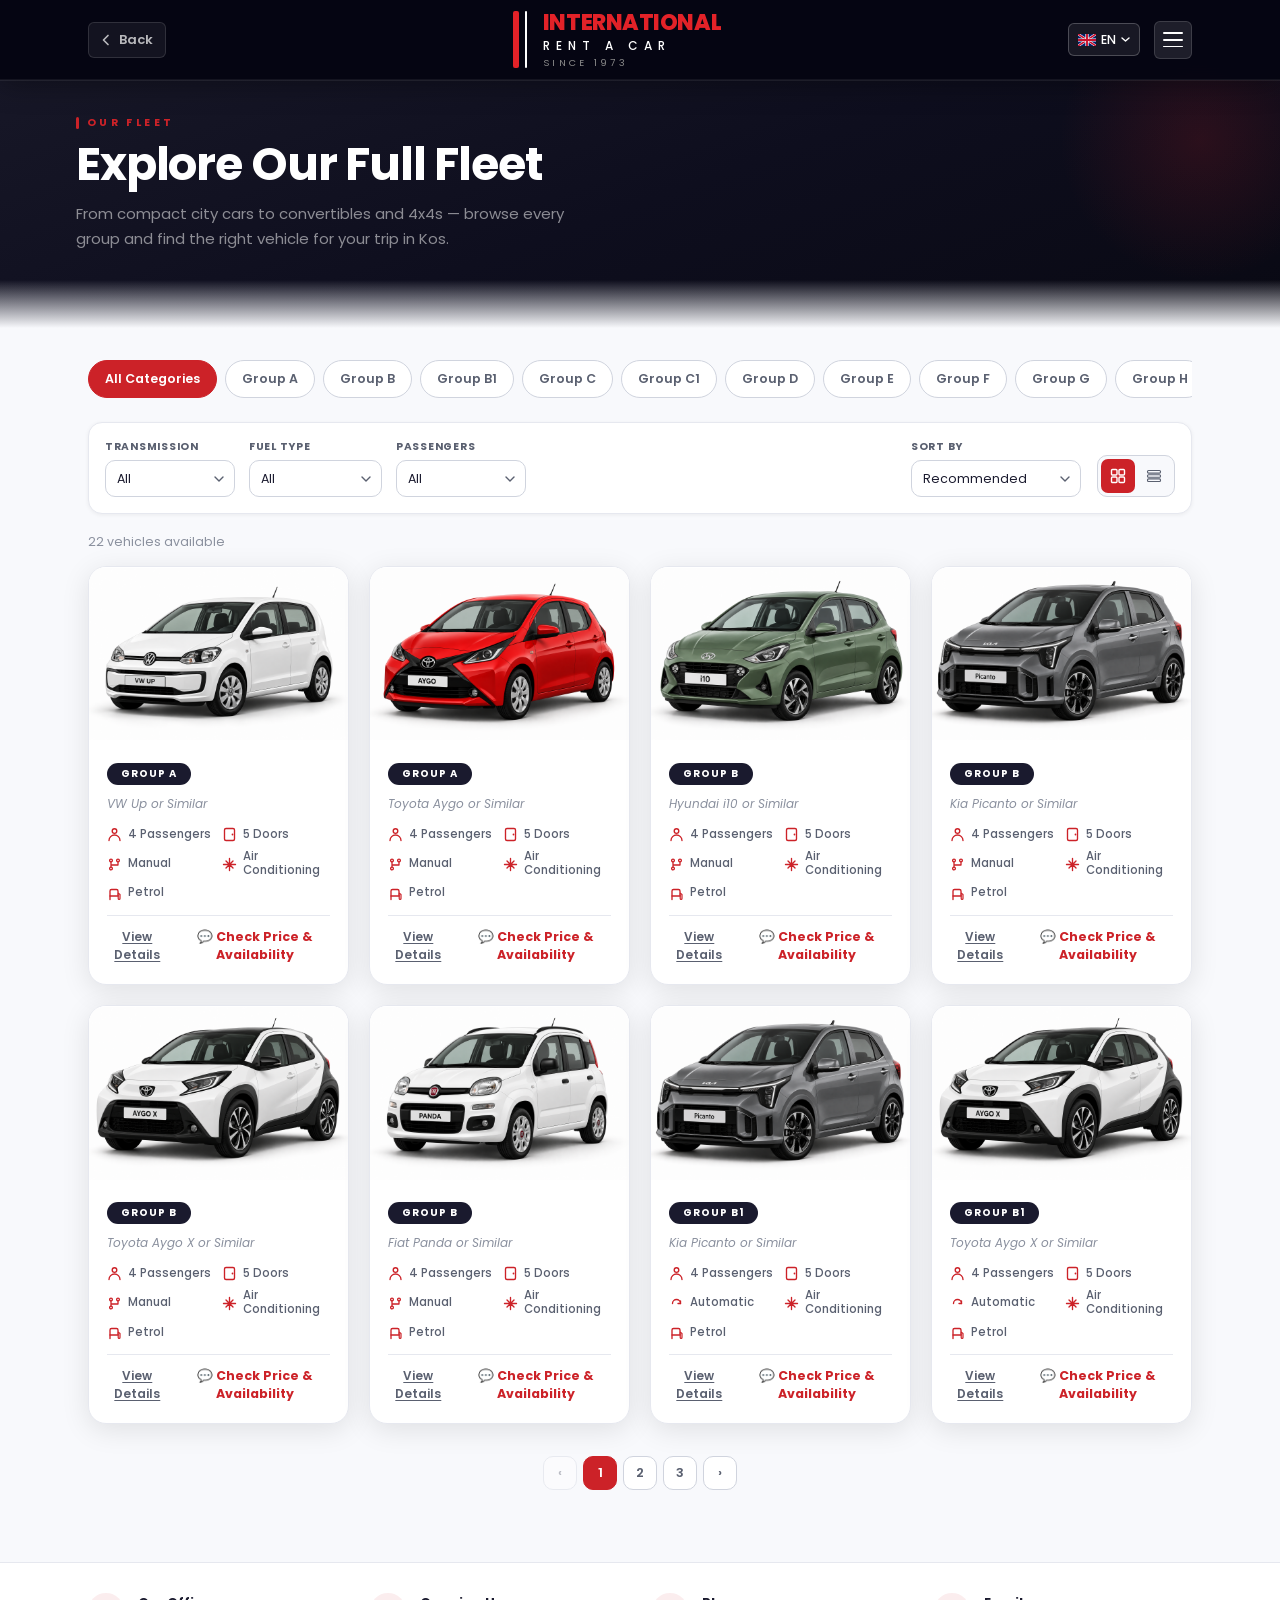
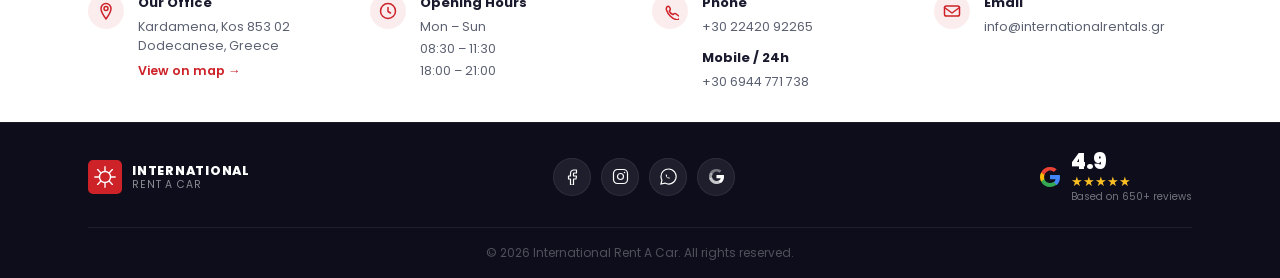
==== commit 421122af: "Update approved public website changes Co-authored-by: Cursor <cursoragent@cursor.com>" ====
--- a/fleet.html
+++ b/fleet.html
@@ -370,7 +370,7 @@
       </button>
 
       <div class="avail-modal__head">
-        <h2 class="avail-modal__title" id="availModalTitle" data-i18n="avail.title">Check Availability</h2>
+        <h2 class="avail-modal__title" id="availModalTitle" data-i18n="avail.title">Check Price & Availability</h2>
         <div class="avail-modal__vehicle-row">
           <span class="avail-modal__group-badge" id="availGroupBadge">Group A</span>
           <span class="avail-modal__vehicle-name" id="availVehicleName">Volkswagen Up! or Similar</span>
@@ -428,6 +428,15 @@
         <div class="avail-modal__duration-row" id="availDurationRow" hidden>
           <span class="avail-modal__duration-label" data-i18n="avail.duration">Rental Duration</span>
           <span class="avail-modal__duration-value" id="availDurationValue">—</span>
+        </div>
+
+        <div class="avail-modal__price-block" id="availPriceBlock" hidden>
+          <div class="avail-modal__duration-row" id="availPriceRow">
+            <span class="avail-modal__duration-label" data-i18n="avail.totalPrice">Total Price</span>
+            <span class="avail-modal__duration-value" id="availPriceValue">—</span>
+          </div>
+          <p class="avail-modal__price-note" id="availInsuranceNote" data-i18n="avail.insuranceIncluded">Insurance is included in the rental price.</p>
+          <p class="avail-modal__price-note" id="availContactPriceNote" hidden data-i18n="avail.contactForPrice">For rentals of 8 days or more, please contact us for a price.</p>
         </div>
 
         <div class="avail-modal__info-box">
@@ -482,7 +491,7 @@
         <ul class="fleetpg-modal__specs" id="detailsModalSpecs"></ul>
         <p class="fleetpg-modal__price" id="detailsModalPrice" hidden></p>
         <button type="button" class="fleet-card__cta" id="detailsModalCta" data-group="" data-vehicle="">
-          💬 <span data-i18n="buttons.checkAvailability">Check Availability</span>
+          💬 <span data-i18n="buttons.checkAvailability">Check Price & Availability</span>
         </button>
       </div>
     </div>
--- a/css/style.css
+++ b/css/style.css
@@ -2244,6 +2244,19 @@
   color: var(--red);
 }
 
+/* Total price — sits under rental duration */
+.avail-modal__price-block[hidden] { display: none; }
+.avail-modal__price-block .avail-modal__duration-row {
+  margin-bottom: 8px;
+}
+.avail-modal__price-note {
+  font-size: 11px;
+  color: var(--text-2);
+  margin: 0 0 14px;
+  line-height: 1.45;
+}
+.avail-modal__price-note[hidden] { display: none; }
+
 /* Rental info box */
 .avail-modal__info-box {
   background: rgba(204,34,40,0.04);
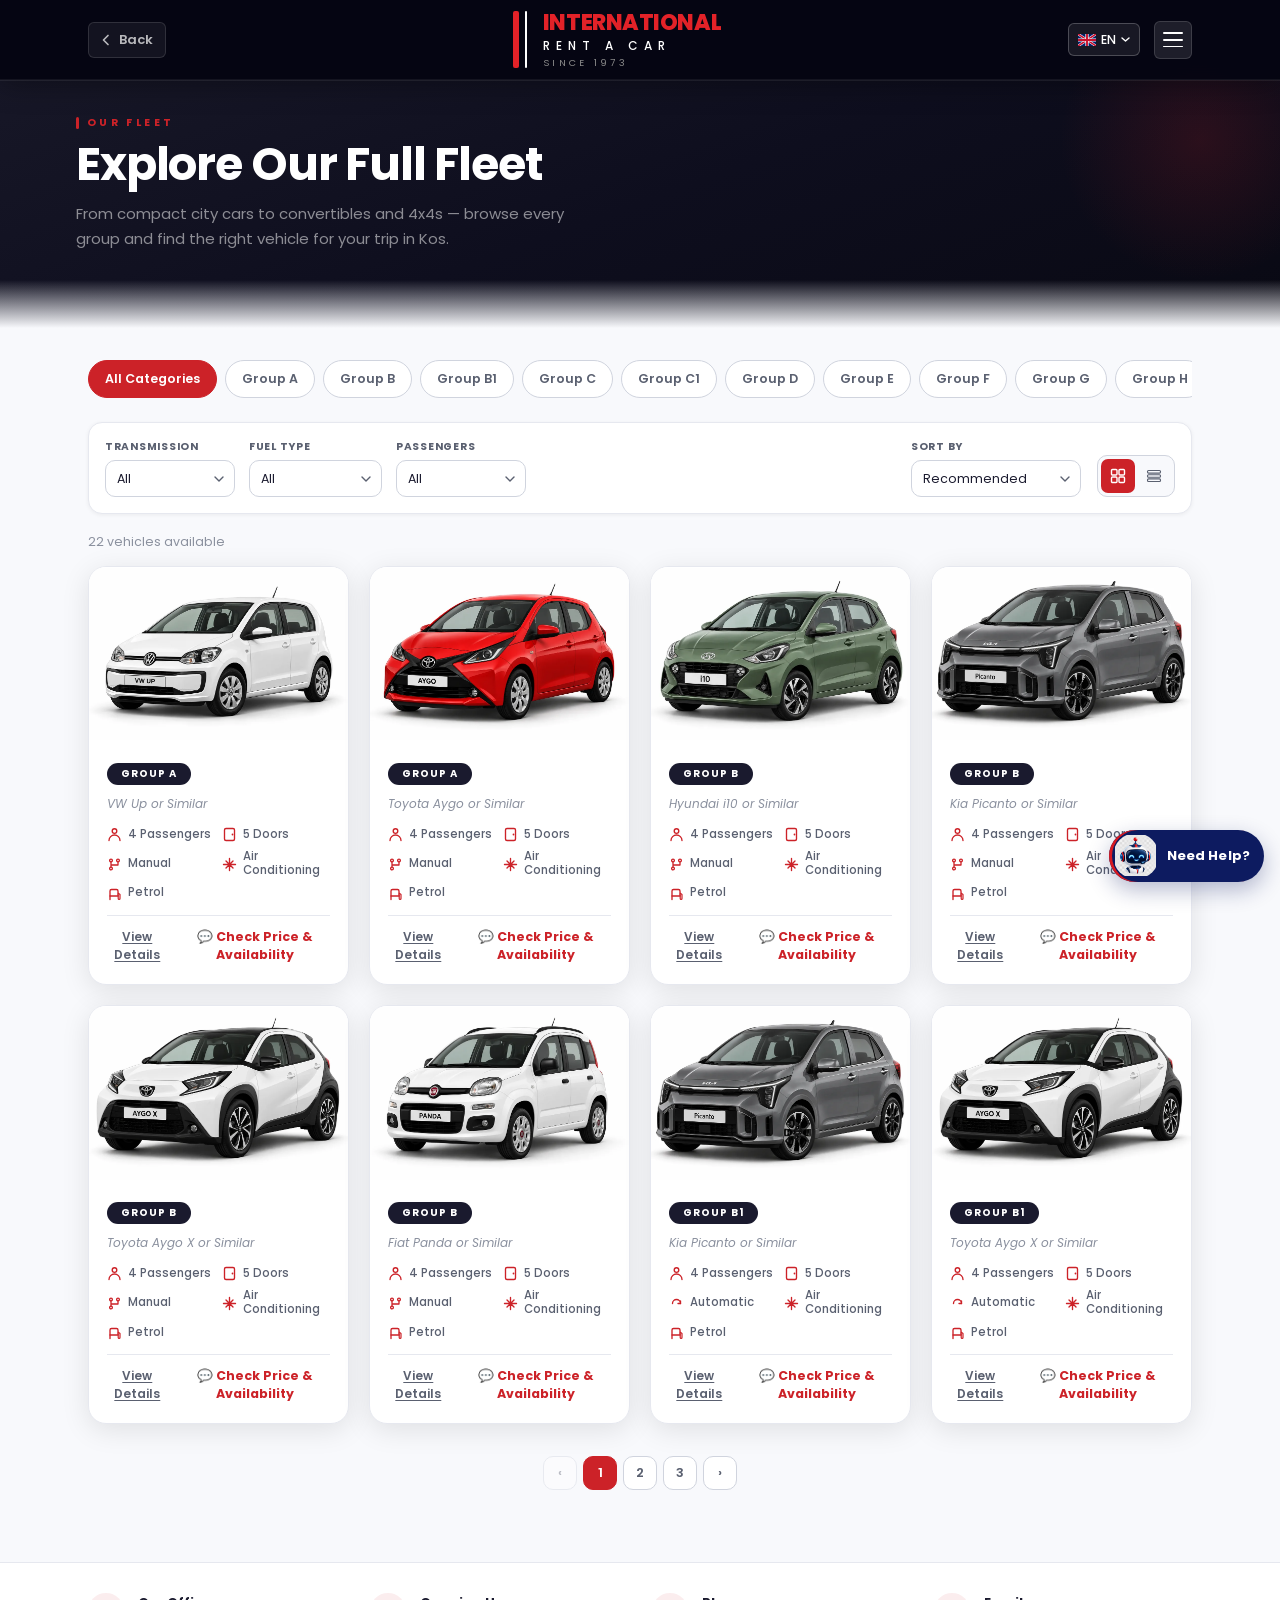
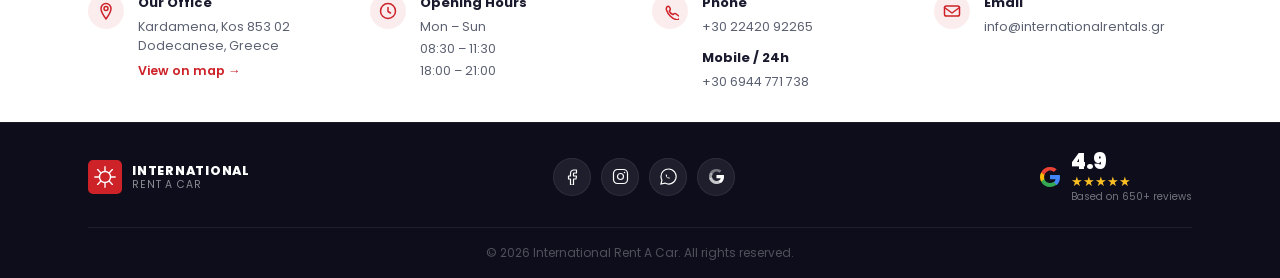
==== commit 90debbbc: "feat: publish International Assistant V1 Core Co-authored-by: Cursor <cursoragent@cursor.com>" ====
--- a/fleet.html
+++ b/fleet.html
@@ -11,6 +11,7 @@
   <link rel="stylesheet" href="css/style.css" />
   <link rel="stylesheet" href="css/rental-guide.css" />
   <link rel="stylesheet" href="css/fleet-page.css" />
+  <link rel="stylesheet" href="css/assistant.css" />
 </head>
 <body class="rg-page">
 
@@ -497,9 +498,15 @@
     </div>
   </div>
 
+  <div id="assistant-root"></div>
   <script src="js/i18n.js"></script>
+  <script src="js/prices.js"></script>
+  <script src="js/vehicles.js"></script>
+  <script src="js/assistant-knowledge.js"></script>
+  <script src="js/assistant-intents.js"></script>
   <script src="js/app.js"></script>
   <script src="js/fleet-page.js"></script>
+  <script src="js/assistant.js"></script>
   <script>
   (function () {
     var fleetBack = document.getElementById('fleetBack');
--- a/css/style.css
+++ b/css/style.css
@@ -942,6 +942,11 @@
 /* Official Fleet image library: assets/images/fleet/cards/
    All Fleet card images must be loaded from this folder.
    All cards share one consistent presentation — contain + center. */
+.fleet-card__img-wrap picture {
+  display: block;
+  width: 100%;
+  height: 100%;
+}
 .fleet-card__img-wrap img {
   width: 100%;
   height: 100%;
--- a/css/fleet-page.css
+++ b/css/fleet-page.css
@@ -353,6 +353,11 @@
   overflow: hidden;
   background: #ffffff;
   border-bottom: 1px solid var(--border);
+}
+.fleetpg-modal__img-wrap picture {
+  display: block;
+  width: 100%;
+  height: 100%;
 }
 .fleetpg-modal__img-wrap img { width: 100%; height: 100%; object-fit: contain; object-position: center center; display: block; }
 
--- a/css/assistant.css
+++ b/css/assistant.css
@@ -0,0 +1,340 @@
+/* International Assistant — isolated styles, existing tokens only */
+
+#assistant-root {
+  position: fixed;
+  z-index: 8500;
+  top: auto;
+  left: auto;
+  right: 16px;
+  bottom: 16px;
+  width: auto;
+  height: auto;
+  pointer-events: none;
+}
+
+#assistant-root * { box-sizing: border-box; }
+
+.ia-toggle,
+.ia-panel {
+  pointer-events: auto;
+}
+
+.ia-toggle {
+  display: inline-flex;
+  align-items: center;
+  gap: 8px;
+  height: 52px;
+  min-width: 150px;
+  max-width: 190px;
+  padding: 0 14px 0 12px;
+  border: 0;
+  border-radius: 999px;
+  background: #0D1B60;
+  color: #fff;
+  box-shadow: 0 8px 22px rgba(13, 27, 96, 0.30), inset 3px 0 0 #D71920;
+  cursor: pointer;
+  font: inherit;
+  font-size: 13px;
+  font-weight: 650;
+  letter-spacing: 0.01em;
+  line-height: 1.2;
+  white-space: nowrap;
+  overflow: visible;
+}
+
+.ia-toggle:hover { filter: brightness(1.08); }
+
+.ia-toggle[hidden] {
+  display: none !important;
+}
+
+.ia-mascot {
+  display: inline-flex;
+  align-items: center;
+  justify-content: center;
+  flex-shrink: 0;
+  border-radius: 50%;
+  background: #0D1B60;
+  overflow: hidden;
+  pointer-events: none;
+}
+
+.ia-mascot--fab {
+  width: 46px;
+  height: 46px;
+  margin-left: -8px;
+}
+
+.ia-mascot--head {
+  width: 34px;
+  height: 34px;
+}
+
+.ia-mascot__img {
+  display: block;
+  width: 134%;
+  height: 134%;
+  max-width: none;
+  object-fit: contain;
+  object-position: center 42%;
+}
+
+.ia-mascot--fab .ia-mascot__img {
+  width: 90%;
+  height: 90%;
+}
+
+.ia-toggle__label {
+  overflow: hidden;
+  text-overflow: ellipsis;
+  min-width: 0;
+}
+
+.ia-panel {
+  position: fixed;
+  right: 16px;
+  bottom: 16px;
+  width: min(380px, calc(100vw - 24px));
+  height: min(560px, calc(100dvh - 24px));
+  display: flex;
+  flex-direction: column;
+  background: #fff;
+  border: 1px solid var(--border, #e6e8ef);
+  border-radius: var(--radius-lg, 14px);
+  box-shadow: var(--shadow-lg, 0 8px 40px rgba(0,0,0,0.14));
+  overflow: hidden;
+}
+
+.ia-panel[hidden] { display: none !important; }
+
+.ia-head {
+  display: flex;
+  align-items: center;
+  justify-content: space-between;
+  gap: 12px;
+  padding: 14px 14px 12px 16px;
+  background: var(--dark, #1A1A2E);
+  color: #fff;
+  flex-shrink: 0;
+}
+
+.ia-head__brand {
+  display: flex;
+  align-items: center;
+  gap: 8px;
+  min-width: 0;
+}
+
+.ia-title {
+  margin: 0;
+  font-size: 15px;
+  font-weight: 650;
+  letter-spacing: 0.01em;
+}
+
+.ia-close {
+  width: 32px;
+  height: 32px;
+  border: 0;
+  border-radius: 8px;
+  background: transparent;
+  color: #fff;
+  cursor: pointer;
+  display: inline-flex;
+  align-items: center;
+  justify-content: center;
+}
+
+.ia-close:hover { background: rgba(255, 255, 255, 0.1); }
+
+.ia-log {
+  flex: 1;
+  overflow-y: auto;
+  padding: 14px 14px 8px;
+  display: flex;
+  flex-direction: column;
+  gap: 10px;
+  background: var(--off-white, #f8f9fc);
+}
+
+.ia-msg { max-width: 92%; display: flex; flex-direction: column; gap: 6px; }
+.ia-msg--user { align-self: flex-end; }
+.ia-msg--assistant { align-self: flex-start; }
+
+.ia-msg__bubble {
+  padding: 10px 12px;
+  border-radius: 12px;
+  font-size: 13.5px;
+  line-height: 1.45;
+  white-space: pre-wrap;
+  word-break: break-word;
+}
+
+.ia-msg--user .ia-msg__bubble {
+  background: var(--dark, #1A1A2E);
+  color: #fff;
+  border-bottom-right-radius: 4px;
+}
+
+.ia-msg--assistant .ia-msg__bubble {
+  background: #fff;
+  color: var(--text, #1a1a2e);
+  border: 1px solid var(--border, #e6e8ef);
+  border-bottom-left-radius: 4px;
+}
+
+.ia-wa {
+  display: inline-flex;
+  align-items: center;
+  justify-content: center;
+  align-self: flex-start;
+  padding: 7px 12px;
+  border-radius: 999px;
+  background: #25d366;
+  color: #fff !important;
+  font-size: 12.5px;
+  font-weight: 650;
+  text-decoration: none;
+}
+
+.ia-fleet {
+  display: inline-flex;
+  align-items: center;
+  justify-content: center;
+  align-self: flex-start;
+  margin-top: 8px;
+  padding: 7px 12px;
+  border-radius: 999px;
+  background: #0D1B60;
+  color: #fff !important;
+  font-size: 12.5px;
+  font-weight: 650;
+  text-decoration: none;
+}
+
+.ia-chips {
+  padding: 8px 12px 4px;
+  display: flex;
+  flex-wrap: wrap;
+  gap: 6px;
+  background: #fff;
+  border-top: 1px solid var(--border, #e6e8ef);
+  flex-shrink: 0;
+}
+
+.ia-chips[hidden] { display: none !important; }
+
+.ia-chips__label {
+  width: 100%;
+  margin: 0 0 2px;
+  font-size: 11px;
+  color: var(--text-2, #5a6070);
+}
+
+.ia-chip {
+  border: 1px solid var(--border, #e6e8ef);
+  background: var(--card-bg, #f3f5fa);
+  color: var(--text, #1a1a2e);
+  border-radius: 999px;
+  padding: 6px 10px;
+  font-size: 12px;
+  cursor: pointer;
+}
+
+.ia-chip:hover { background: var(--red-light, rgba(204,34,40,0.08)); }
+
+.ia-form {
+  display: flex;
+  gap: 8px;
+  padding: 10px 12px calc(10px + env(safe-area-inset-bottom, 0px));
+  background: #fff;
+  border-top: 1px solid var(--border, #e6e8ef);
+  flex-shrink: 0;
+}
+
+.ia-input {
+  flex: 1;
+  min-width: 0;
+  height: 40px;
+  border: 1px solid var(--border, #e6e8ef);
+  border-radius: var(--radius, 10px);
+  padding: 0 12px;
+  font: inherit;
+  font-size: 14px;
+}
+
+.ia-send {
+  height: 40px;
+  padding: 0 14px;
+  border: 0;
+  border-radius: var(--radius, 10px);
+  background: var(--red, #CC2228);
+  color: #fff;
+  font-weight: 700;
+  cursor: pointer;
+}
+
+.ia-wa-slot { display: none; }
+
+@media (max-width: 640px) {
+  #assistant-root {
+    right: max(12px, env(safe-area-inset-right, 0px));
+    bottom: max(12px, env(safe-area-inset-bottom, 0px));
+  }
+  #assistant-root.ia-root--open {
+    top: 0;
+    left: 0;
+    right: 0;
+    bottom: 0;
+    width: auto;
+    height: auto;
+  }
+  .ia-panel {
+    position: absolute;
+    top: 0;
+    right: 0;
+    bottom: 0;
+    left: 0;
+    width: auto;
+    max-width: 100%;
+    height: auto;
+    max-height: 100%;
+    border-radius: 16px 16px 0 0;
+    padding-bottom: env(safe-area-inset-bottom, 0px);
+  }
+  .ia-head,
+  .ia-log,
+  .ia-chips,
+  .ia-form {
+    min-width: 0;
+    max-width: 100%;
+  }
+  .ia-title {
+    min-width: 0;
+    overflow: hidden;
+    text-overflow: ellipsis;
+  }
+  .ia-chip {
+    max-width: 100%;
+    min-width: 0;
+  }
+  .ia-send {
+    flex-shrink: 0;
+  }
+  .ia-toggle {
+    height: 50px;
+    min-width: 145px;
+    max-width: 175px;
+    font-size: 12.5px;
+    padding: 0 12px 0 10px;
+  }
+  .ia-mascot--fab {
+    width: 42px;
+    height: 42px;
+    margin-left: -8px;
+  }
+  .ia-mascot--head {
+    width: 32px;
+    height: 32px;
+  }
+}
